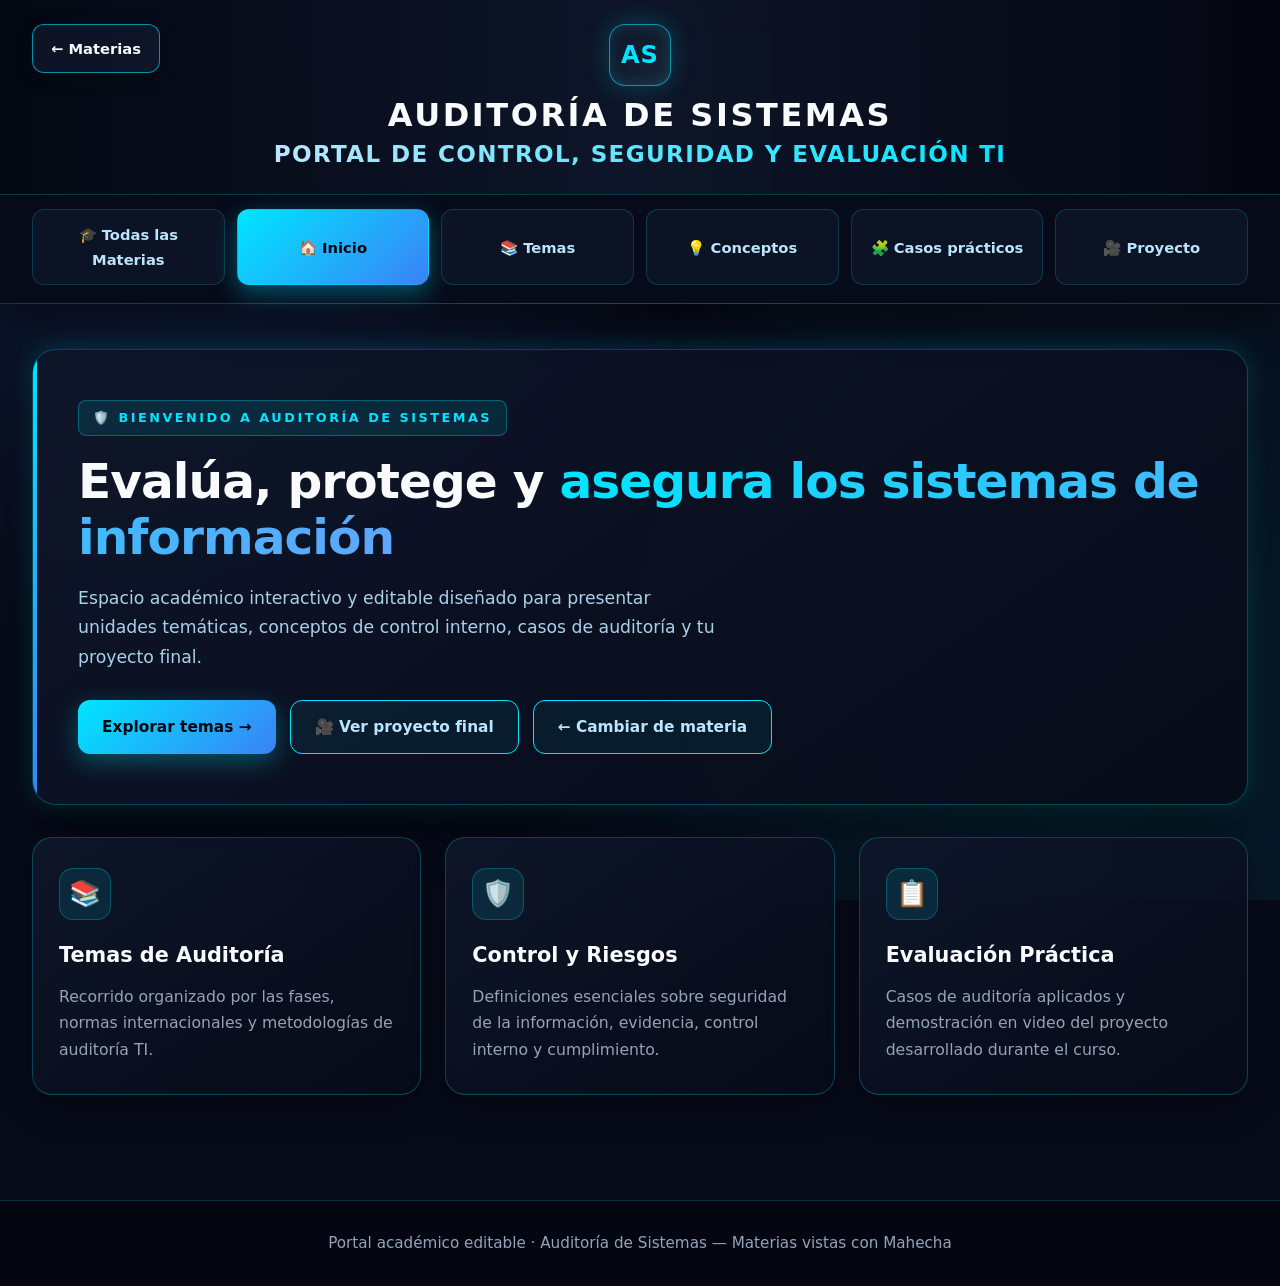
==== auditoria-sistemas/index.html @ c5928fbe "Add files via upload" ====
<!DOCTYPE html>
<html lang="es">
<head>
    <meta charset="utf-8">
    <meta name="viewport" content="width=device-width, initial-scale=1">
    <title>Inicio | Auditoría de Sistemas — Portal de Control y Seguridad TI</title>
    <link rel="stylesheet" href="../css/estilos.css">
</head>
<body>
    <header class="site-header">
        <div class="header-inner">
            <div class="header-left">
                <a href="../index.html" class="home-btn">← Materias</a>
            </div>

            <a href="index.html" class="brand-row">
                <div class="brand-mark">AS</div>
                <div class="brand-text">
                    <div class="brand-title">AUDITORÍA DE SISTEMAS</div>
                    <div class="brand-subtitle-main">PORTAL DE CONTROL, SEGURIDAD Y EVALUACIÓN TI</div>
                </div>
            </a>
        </div>

        <div class="nav-wrap">
            <nav class="navbar">
                <a href="../index.html">🎓 Todas las Materias</a>
                <a href="index.html" aria-current="page">🏠 Inicio</a>
                <a href="temas.html">📚 Temas</a>
                <a href="conceptos.html">💡 Conceptos</a>
                <a href="casos-practicos.html">🧩 Casos prácticos</a>
                <a href="proyecto.html">🎥 Proyecto</a>
            </nav>
        </div>
    </header>

    <main>
        <section class="hero">
            <div class="hero-content">
                <div class="hero-top-bar">
                    <span class="eyebrow">🛡️ Bienvenido a Auditoría de Sistemas</span>
                </div>
                <h1>Evalúa, protege y <span>asegura los sistemas de información</span></h1>
                <p>Espacio académico interactivo y editable diseñado para presentar unidades temáticas, conceptos de control interno, casos de auditoría y tu proyecto final.</p>
                <div class="hero-actions">
                    <a class="button button-primary" href="temas.html">Explorar temas →</a>
                    <a class="button button-secondary" href="proyecto.html">🎥 Ver proyecto final</a>
                    <a class="button button-secondary" href="../index.html">← Cambiar de materia</a>
                </div>
            </div>
        </section>

        <div class="card-grid">
            <div class="card">
                <div class="card-icon">📚</div>
                <h3>Temas de Auditoría</h3>
                <p>Recorrido organizado por las fases, normas internacionales y metodologías de auditoría TI.</p>
            </div>
            <div class="card">
                <div class="card-icon">🛡️</div>
                <h3>Control y Riesgos</h3>
                <p>Definiciones esenciales sobre seguridad de la información, evidencia, control interno y cumplimiento.</p>
            </div>
            <div class="card">
                <div class="card-icon">📋</div>
                <h3>Evaluación Práctica</h3>
                <p>Casos de auditoría aplicados y demostración en video del proyecto desarrollado durante el curso.</p>
            </div>
        </div>
    </main>

    <footer class="site-footer">
        Portal académico editable · Auditoría de Sistemas — Materias vistas con Mahecha
    </footer>
</body>
</html>
---- css/estilos.css ----
/* ===================================================
   LÍNEA DE ÉNFASIS 3
   CSS MAESTRO EDITABLE — TEMA AZUL TECNOLÓGICO MODERNO
=================================================== */

:root {
    /* Paleta Oscura + Azul Neón / Cian Tecnológico */
    --fondo: #070B19;
    --fondo-profundo: #040711;
    --panel: #0F172A;
    --panel-claro: #1E293B;

    --acento: #00E5FF;
    --acento-secundario: #3B82F6;
    --acento-claro: #BAE6FD;

    --blanco: #F8FAFC;
    --texto-suave: #94A3B8;

    --borde: rgba(0, 229, 255, 0.25);
    --borde-fuerte: rgba(0, 229, 255, 0.6);

    --sombra: 0 20px 50px rgba(0, 0, 0, 0.55);
    --resplandor: 0 0 25px rgba(0, 229, 255, 0.22);
}

/* RESET */

* {
    margin: 0;
    padding: 0;
    box-sizing: border-box;
}

html {
    scroll-behavior: smooth;
}

body {
    font-family: "Inter", "Segoe UI", system-ui, -apple-system, Arial, sans-serif;
    background-color: var(--fondo);
    background-image:
        radial-gradient(circle at 15% 15%, rgba(59, 130, 246, 0.14) 0%, transparent 40%),
        radial-gradient(circle at 85% 80%, rgba(0, 229, 255, 0.10) 0%, transparent 45%);
    background-attachment: fixed;
    color: var(--blanco);
    line-height: 1.7;
    min-height: 100vh;
    display: flex;
    flex-direction: column;
}

/* ==================================
   BARRA SUPERIOR TIPO PORTAL WEB + HAMBURGUESA (100% CSS)
================================== */

.site-header {
    position: sticky;
    top: 0;
    z-index: 1000;
    backdrop-filter: blur(18px);
    -webkit-backdrop-filter: blur(18px);
    background: linear-gradient(90deg, rgba(4, 7, 17, 0.95) 0%, rgba(15, 23, 42, 0.90) 50%, rgba(4, 7, 17, 0.95) 100%);
    border-bottom: 1px solid var(--borde);
    box-shadow: 0 10px 35px rgba(0, 0, 0, 0.5);
}

.header-inner {
    max-width: 1380px;
    margin: auto;
    padding: 24px 32px;
    display: flex;
    flex-direction: column;
    align-items: center;
    justify-content: center;
    position: relative;
}

.brand-row {
    display: flex;
    flex-direction: column;
    align-items: center;
    justify-content: center;
    gap: 10px;
    text-align: center;
    text-decoration: none;
}

.brand-mark {
    width: 62px;
    height: 62px;
    border-radius: 16px;
    display: flex;
    align-items: center;
    justify-content: center;
    font-size: 1.5rem;
    font-weight: 900;
    color: var(--acento);
    background: linear-gradient(135deg, rgba(15, 23, 42, 0.95), rgba(30, 41, 59, 0.75));
    border: 1px solid var(--borde-fuerte);
    box-shadow: var(--resplandor), inset 0 0 14px rgba(0, 229, 255, 0.18);
    letter-spacing: 1px;
}

.brand-text {
    display: flex;
    flex-direction: column;
    align-items: center;
    gap: 6px;
}

.brand-title {
    font-size: clamp(1.4rem, 2.5vw, 2rem);
    font-weight: 800;
    letter-spacing: 0.08em;
    line-height: 1.2;
    color: var(--blanco);
}

.brand-subtitle-main {
    font-size: clamp(1.05rem, 1.8vw, 1.45rem);
    font-weight: 800;
    letter-spacing: 0.06em;
    line-height: 1.3;
    background: linear-gradient(90deg, var(--acento-claro) 0%, var(--acento) 100%);
    -webkit-background-clip: text;
    -webkit-text-fill-color: transparent;
}

.header-left {
    position: absolute;
    top: 24px;
    left: 32px;
    display: flex;
    align-items: center;
}

.home-btn {
    display: inline-flex;
    align-items: center;
    gap: 8px;
    padding: 11px 18px;
    border-radius: 12px;
    background: rgba(15, 23, 42, 0.9);
    border: 1px solid var(--borde-fuerte);
    color: var(--blanco);
    text-decoration: none;
    font-weight: 700;
    font-size: 0.92rem;
    transition: all 0.25s ease;
    box-shadow: 0 4px 15px rgba(0, 0, 0, 0.35);
}

.home-btn:hover {
    background: rgba(0, 229, 255, 0.15);
    border-color: var(--acento);
    color: var(--blanco);
    transform: translateX(-2px);
    box-shadow: var(--resplandor);
}

.header-right {
    position: absolute;
    top: 24px;
    right: 32px;
    display: flex;
    align-items: center;
    gap: 14px;
}

.header-status {
    display: flex;
    align-items: center;
    gap: 8px;
    padding: 8px 14px;
    border-radius: 999px;
    background: rgba(15, 23, 42, 0.7);
    border: 1px solid rgba(0, 229, 255, 0.18);
    font-size: 0.82rem;
    color: var(--acento-claro);
    font-weight: 600;
}

.status-dot {
    width: 8px;
    height: 8px;
    border-radius: 50%;
    background: #10B981;
    box-shadow: 0 0 10px #10B981;
}

/* Checkbox y botón hamburguesa desactivados: menú fijo en la parte superior */
.nav-toggle,
.hamburger-btn {
    display: none !important;
}

/* Contenedor del menú superior fijo / siempre visible */
.nav-wrap {
    max-height: none;
    overflow: visible;
    opacity: 1;
    background: rgba(7, 11, 25, 0.96);
    border-top: 1px solid rgba(0, 229, 255, 0.22);
}

.navbar {
    max-width: 1380px;
    margin: auto;
    display: grid;
    grid-template-columns: repeat(auto-fit, minmax(155px, 1fr));
    gap: 12px;
    padding: 14px 32px 18px;
}

.navbar a {
    display: flex;
    align-items: center;
    justify-content: center;
    gap: 8px;
    text-decoration: none;
    color: var(--acento-claro);
    background: rgba(15, 23, 42, 0.75);
    padding: 12px 14px;
    border-radius: 12px;
    border: 1px solid rgba(0, 229, 255, 0.18);
    transition: all 0.25s ease;
    font-weight: 600;
    font-size: 0.92rem;
    text-align: center;
}

.navbar a:hover {
    background: rgba(0, 229, 255, 0.12);
    border-color: var(--acento);
    color: var(--blanco);
    transform: translateY(-2px);
    box-shadow: 0 6px 20px rgba(0, 229, 255, 0.2);
}

.navbar a[aria-current="page"] {
    background: linear-gradient(135deg, var(--acento) 0%, var(--acento-secundario) 100%);
    color: #040711;
    border-color: transparent;
    font-weight: 700;
    box-shadow: 0 8px 25px rgba(0, 229, 255, 0.35);
}

/* ==================================
   CONTENIDO PRINCIPAL
================================== */

main {
    max-width: 1380px;
    width: 100%;
    margin: auto;
    padding: 45px 32px;
    flex: 1;
}

/* ==================================
   HERO REORDENADO (DISEÑO ASIMÉTRICO / 2 COLUMNAS)
================================== */

.hero {
    padding: 50px 45px;
    border-radius: 24px;
    background: linear-gradient(145deg, rgba(15, 23, 42, 0.92) 0%, rgba(7, 11, 25, 0.96) 100%);
    border: 1px solid var(--borde);
    box-shadow: var(--sombra), var(--resplandor);
    position: relative;
    overflow: hidden;
    display: flex;
    align-items: center;
    justify-content: space-between;
    gap: 40px;
    text-align: left;
}

.hero::before {
    content: "";
    position: absolute;
    top: 0;
    bottom: 0;
    left: 0;
    width: 4px;
    background: linear-gradient(180deg, var(--acento), var(--acento-secundario));
}

.hero-content {
    flex: 1 1 55%;
    display: flex;
    flex-direction: column;
    align-items: flex-start;
}

.hero-top-bar {
    display: flex;
    align-items: center;
    gap: 14px;
    flex-wrap: wrap;
    margin-bottom: 18px;
}

.eyebrow {
    color: var(--acento);
    font-size: 0.8rem;
    font-weight: 700;
    text-transform: uppercase;
    letter-spacing: 2.5px;
    display: inline-flex;
    align-items: center;
    gap: 8px;
    padding: 6px 14px;
    border-radius: 8px;
    background: rgba(0, 229, 255, 0.1);
    border: 1px solid rgba(0, 229, 255, 0.3);
}

.hero h1 {
    font-size: clamp(2rem, 3.8vw, 3.2rem);
    line-height: 1.15;
    text-align: left;
    margin: 0;
    font-weight: 800;
    letter-spacing: -0.02em;
}

.hero h1 span {
    background: linear-gradient(90deg, var(--acento) 0%, #60A5FA 100%);
    -webkit-background-clip: text;
    -webkit-text-fill-color: transparent;
}

.hero p {
    margin: 18px 0 0;
    color: var(--acento-claro);
    font-size: 1.08rem;
    opacity: 0.9;
    max-width: 640px;
}

/* COLUMNA DERECHA DEL HERO (BENTO WIDGET) */

.hero-side {
    flex: 1 1 40%;
    display: grid;
    grid-template-columns: repeat(2, 1fr);
    gap: 14px;
    width: 100%;
}

.mini-box {
    background: rgba(4, 7, 17, 0.65);
    border: 1px solid rgba(0, 229, 255, 0.2);
    border-radius: 16px;
    padding: 18px 16px;
    text-decoration: none;
    color: var(--blanco);
    transition: all 0.25s ease;
    display: flex;
    flex-direction: column;
    gap: 6px;
}

.mini-box:hover {
    border-color: var(--acento);
    background: rgba(0, 229, 255, 0.08);
    transform: translateY(-3px);
}

.mini-box-num {
    font-size: 0.78rem;
    font-weight: 800;
    color: var(--acento);
    letter-spacing: 1.5px;
    text-transform: uppercase;
}

.mini-box strong {
    font-size: 1.02rem;
    color: var(--blanco);
}

.mini-box span {
    font-size: 0.85rem;
    color: var(--texto-suave);
    line-height: 1.4;
}

/* ==================================
   BOTONES
================================== */

.hero-actions {
    display: flex;
    justify-content: flex-start;
    flex-wrap: wrap;
    gap: 14px;
    margin-top: 28px;
}

.button {
    padding: 13px 24px;
    border-radius: 12px;
    text-decoration: none;
    font-weight: 700;
    font-size: 0.96rem;
    transition: all 0.25s ease;
    display: inline-flex;
    align-items: center;
    gap: 8px;
}

.button:hover {
    transform: translateY(-3px);
}

.button-primary {
    background: linear-gradient(135deg, var(--acento) 0%, var(--acento-secundario) 100%);
    color: #040711;
    box-shadow: 0 8px 25px rgba(0, 229, 255, 0.3);
}

.button-primary:hover {
    box-shadow: 0 12px 30px rgba(0, 229, 255, 0.5);
}

.button-secondary {
    border: 1px solid var(--acento);
    color: var(--acento-claro);
    background: rgba(0, 229, 255, 0.06);
}

.button-secondary:hover {
    background: rgba(0, 229, 255, 0.15);
    color: var(--blanco);
}

/* ==================================
   TARJETAS (CARDS)
================================== */

.card-grid {
    display: grid;
    grid-template-columns: repeat(auto-fit, minmax(290px, 1fr));
    gap: 24px;
    margin-top: 32px;
}

.card {
    background: linear-gradient(145deg, rgba(15, 23, 42, 0.88), rgba(7, 11, 25, 0.95));
    padding: 30px 26px;
    border-radius: 20px;
    border: 1px solid var(--borde);
    transition: all 0.3s ease;
    box-shadow: 0 12px 30px rgba(0, 0, 0, 0.35);
    position: relative;
    overflow: hidden;
}

.card:hover {
    transform: translateY(-6px);
    border-color: var(--borde-fuerte);
    box-shadow: 0 16px 35px rgba(0, 0, 0, 0.5), var(--resplandor);
}

.card-icon {
    width: 52px;
    height: 52px;
    border-radius: 14px;
    background: rgba(0, 229, 255, 0.1);
    border: 1px solid rgba(0, 229, 255, 0.25);
    display: flex;
    align-items: center;
    justify-content: center;
    font-size: 1.6rem;
    color: var(--acento);
    margin-bottom: 18px;
}

.card h3 {
    font-size: 1.3rem;
    color: var(--blanco);
    margin-bottom: 10px;
}

.card p {
    color: var(--texto-suave);
    font-size: 0.98rem;
}

/* ==================================
   PANEL DE CONTENIDO Y NOTAS
================================== */

.content-panel {
    margin-top: 32px;
    padding: 35px;
    border-radius: 20px;
    background: rgba(15, 23, 42, 0.78);
    border: 1px solid var(--borde);
    box-shadow: var(--sombra);
}

.note {
    margin-top: 20px;
    padding: 16px 20px;
    border-radius: 0 12px 12px 0;
    border-left: 4px solid var(--acento);
    background: rgba(0, 229, 255, 0.08);
    color: var(--acento-claro);
}

/* ==================================
   PÁGINA INICIAL DE SELECCIÓN DE MATERIAS
================================== */

.portal-wrapper {
    max-width: 1060px;
    margin: 20px auto 0;
    display: flex;
    flex-direction: column;
    gap: 38px;
}

.portal-title-box {
    padding: 38px 32px;
    border-radius: 22px;
    background: linear-gradient(145deg, rgba(15, 23, 42, 0.94) 0%, rgba(7, 11, 25, 0.98) 100%);
    border: 2px solid var(--borde-fuerte);
    box-shadow: var(--sombra), var(--resplandor);
    text-align: center;
    position: relative;
    overflow: hidden;
}

.portal-title-box::before {
    content: "";
    position: absolute;
    top: 0;
    left: 0;
    right: 0;
    height: 4px;
    background: linear-gradient(90deg, var(--acento), var(--acento-secundario), var(--acento));
}

.portal-title-box h1 {
    font-size: clamp(1.9rem, 3.6vw, 2.9rem);
    font-weight: 800;
    letter-spacing: 0.02em;
    color: var(--blanco);
    margin-top: 10px;
}

.portal-title-box h1 span {
    background: linear-gradient(90deg, var(--acento) 0%, #60A5FA 100%);
    -webkit-background-clip: text;
    -webkit-text-fill-color: transparent;
}

.portal-title-box p {
    margin-top: 10px;
    color: var(--texto-suave);
    font-size: 1.05rem;
}

.portal-subjects-grid {
    display: grid;
    grid-template-columns: repeat(2, 1fr);
    gap: 32px;
}

.subject-card-btn {
    display: flex;
    flex-direction: column;
    justify-content: space-between;
    min-height: 310px;
    padding: 40px 34px;
    border-radius: 24px;
    background: linear-gradient(145deg, rgba(15, 23, 42, 0.92), rgba(7, 11, 25, 0.96));
    border: 2px solid var(--borde);
    box-shadow: var(--sombra);
    text-decoration: none;
    color: var(--blanco);
    transition: all 0.3s cubic-bezier(0.16, 1, 0.3, 1);
    position: relative;
    overflow: hidden;
}

.subject-card-btn::before {
    content: "";
    position: absolute;
    top: 0;
    bottom: 0;
    left: 0;
    width: 5px;
    background: linear-gradient(180deg, var(--acento), var(--acento-secundario));
    opacity: 0.75;
    transition: width 0.3s ease, opacity 0.3s ease;
}

.subject-card-btn:hover {
    transform: translateY(-8px);
    border-color: var(--acento);
    box-shadow: 0 22px 45px rgba(0, 0, 0, 0.6), 0 0 32px rgba(0, 229, 255, 0.32);
    background: linear-gradient(145deg, rgba(30, 41, 59, 0.92), rgba(15, 23, 42, 0.96));
}

.subject-card-btn:hover::before {
    width: 8px;
    opacity: 1;
}

.subject-card-top {
    display: flex;
    align-items: center;
    justify-content: space-between;
    margin-bottom: 22px;
}

.subject-badge {
    padding: 6px 14px;
    border-radius: 999px;
    font-size: 0.8rem;
    font-weight: 700;
    letter-spacing: 1.5px;
    text-transform: uppercase;
    color: var(--acento);
    background: rgba(0, 229, 255, 0.1);
    border: 1px solid rgba(0, 229, 255, 0.3);
}

.subject-card-body h2 {
    font-size: clamp(1.65rem, 2.5vw, 2.2rem);
    font-weight: 800;
    color: var(--blanco);
    line-height: 1.2;
    margin-bottom: 12px;
}

.subject-card-body p {
    color: var(--texto-suave);
    font-size: 1rem;
    line-height: 1.6;
}

.subject-card-footer {
    margin-top: 28px;
    display: inline-flex;
    align-items: center;
    gap: 10px;
    font-weight: 700;
    font-size: 1rem;
    color: var(--acento);
    padding: 12px 20px;
    border-radius: 12px;
    background: rgba(0, 229, 255, 0.08);
    border: 1px solid rgba(0, 229, 255, 0.28);
    align-self: flex-start;
    transition: all 0.25s ease;
}

.subject-card-btn:hover .subject-card-footer {
    background: linear-gradient(135deg, var(--acento) 0%, var(--acento-secundario) 100%);
    color: #040711;
    border-color: transparent;
    box-shadow: 0 8px 25px rgba(0, 229, 255, 0.35);
}

/* ==================================
   FOOTER
================================== */

.site-footer {
    margin-top: 60px;
    border-top: 1px solid rgba(0, 229, 255, 0.18);
    background: rgba(4, 7, 17, 0.9);
    padding: 30px;
    text-align: center;
    color: var(--texto-suave);
    font-size: 0.95rem;
}

/* ==================================
   RESPONSIVE
================================== */

@media (max-width: 960px) {
    .header-left,
    .header-right {
        position: static;
        margin-top: 12px;
    }

    .hero {
        flex-direction: column;
        align-items: flex-start;
        padding: 36px 26px;
    }

    .hero-side {
        width: 100%;
    }

    .portal-subjects-grid {
        grid-template-columns: 1fr;
    }
}

@media (max-width: 600px) {
    .header-inner {
        padding: 18px;
    }

    .brand-title {
        font-size: 1.2rem;
    }

    .brand-subtitle-main {
        font-size: 0.95rem;
    }

    .navbar {
        grid-template-columns: 1fr;
        padding: 16px 18px;
    }

    main {
        padding: 30px 18px;
    }

    .hero h1 {
        font-size: 2rem;
    }

    .hero-side {
        grid-template-columns: 1fr;
    }
}
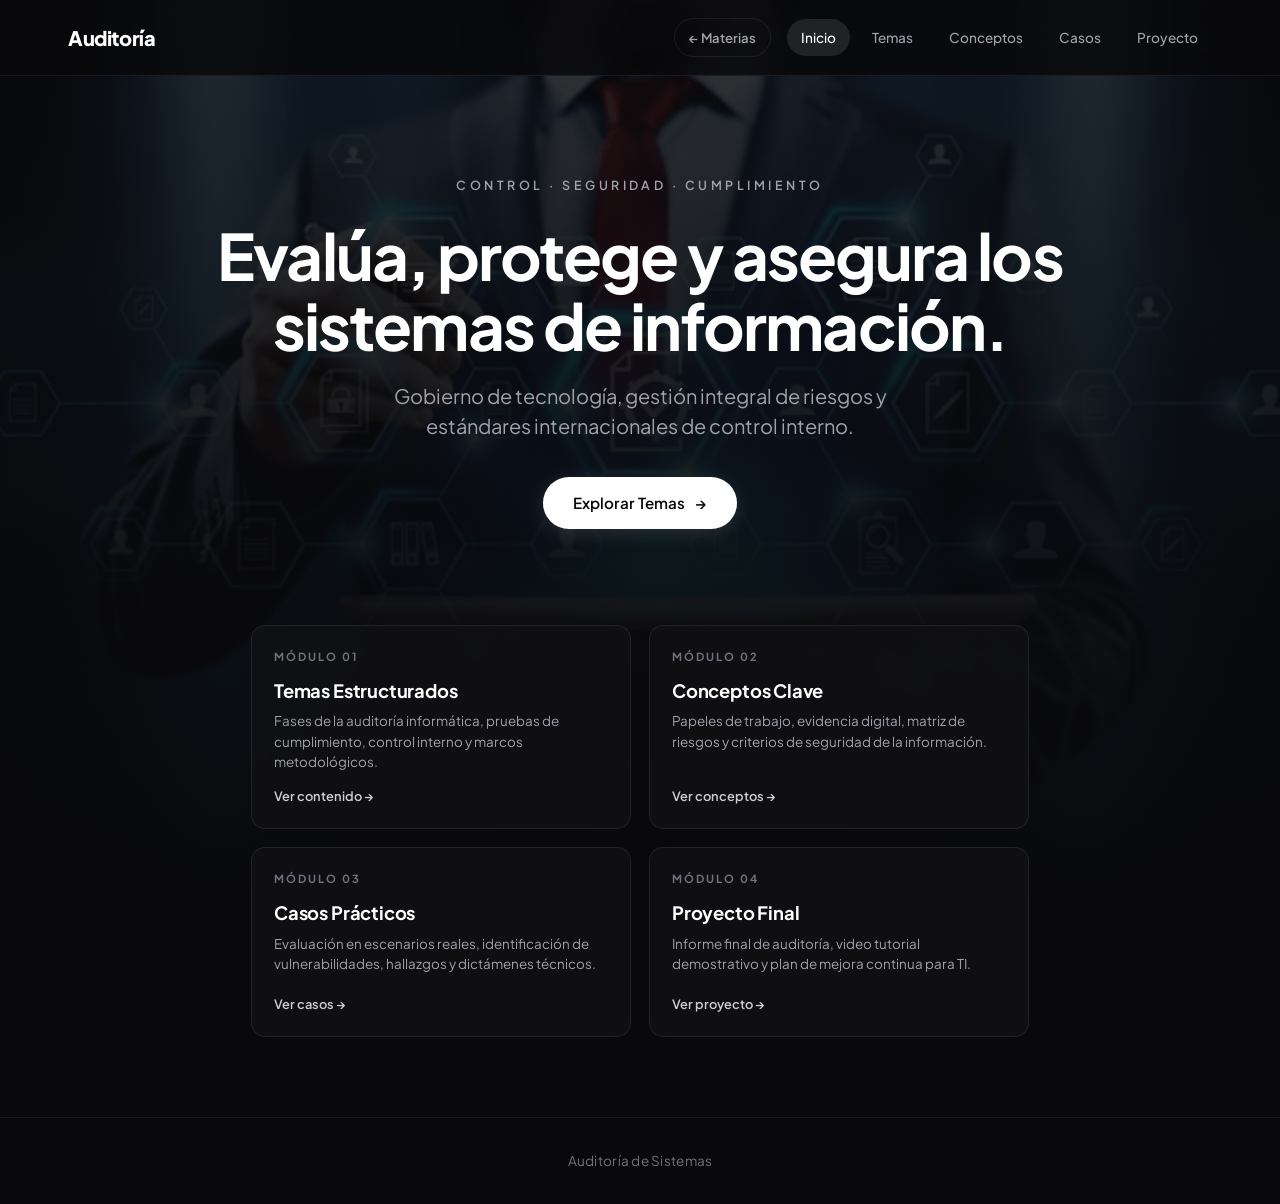
==== commit 60d77c71: "Add files via upload" ====
--- a/auditoria-sistemas/index.html
+++ b/auditoria-sistemas/index.html
@@ -3,74 +3,79 @@
 <head>
     <meta charset="utf-8">
     <meta name="viewport" content="width=device-width, initial-scale=1">
-    <title>Inicio | Auditoría de Sistemas — Portal de Control y Seguridad TI</title>
-    <link rel="stylesheet" href="../css/estilos.css">
+    <title>Auditoría de Sistemas — Orvexa Studio</title>
+    <link rel="stylesheet" href="../css/auditoria.css">
 </head>
 <body>
-    <header class="site-header">
-        <div class="header-inner">
-            <div class="header-left">
-                <a href="../index.html" class="home-btn">← Materias</a>
-            </div>
+    <header class="orvexa-header">
+        <div class="orvexa-nav-inner">
+            <a href="index.html" class="orvexa-brand">
+                <span class="orvexa-brand-name">Auditoría</span>
+            </a>
 
-            <a href="index.html" class="brand-row">
-                <div class="brand-mark">AS</div>
-                <div class="brand-text">
-                    <div class="brand-title">AUDITORÍA DE SISTEMAS</div>
-                    <div class="brand-subtitle-main">PORTAL DE CONTROL, SEGURIDAD Y EVALUACIÓN TI</div>
-                </div>
-            </a>
-        </div>
-
-        <div class="nav-wrap">
-            <nav class="navbar">
-                <a href="../index.html">🎓 Todas las Materias</a>
-                <a href="index.html" aria-current="page">🏠 Inicio</a>
-                <a href="temas.html">📚 Temas</a>
-                <a href="conceptos.html">💡 Conceptos</a>
-                <a href="casos-practicos.html">🧩 Casos prácticos</a>
-                <a href="proyecto.html">🎥 Proyecto</a>
+            <nav class="orvexa-menu-links">
+                <a href="../index.html" class="orvexa-back-btn">← Materias</a>
+                <a href="index.html" class="orvexa-link active">Inicio</a>
+                <a href="temas.html" class="orvexa-link">Temas</a>
+                <a href="conceptos.html" class="orvexa-link">Conceptos</a>
+                <a href="casos-practicos.html" class="orvexa-link">Casos</a>
+                <a href="proyecto.html" class="orvexa-link">Proyecto</a>
             </nav>
         </div>
     </header>
 
-    <main>
-        <section class="hero">
-            <div class="hero-content">
-                <div class="hero-top-bar">
-                    <span class="eyebrow">🛡️ Bienvenido a Auditoría de Sistemas</span>
-                </div>
-                <h1>Evalúa, protege y <span>asegura los sistemas de información</span></h1>
-                <p>Espacio académico interactivo y editable diseñado para presentar unidades temáticas, conceptos de control interno, casos de auditoría y tu proyecto final.</p>
-                <div class="hero-actions">
-                    <a class="button button-primary" href="temas.html">Explorar temas →</a>
-                    <a class="button button-secondary" href="proyecto.html">🎥 Ver proyecto final</a>
-                    <a class="button button-secondary" href="../index.html">← Cambiar de materia</a>
-                </div>
-            </div>
+    <main class="orvexa-main">
+        <section class="orvexa-hero">
+            <span class="orvexa-eyebrow">Control · Seguridad · Cumplimiento</span>
+            <h1 class="orvexa-title">Evalúa, protege y asegura los sistemas de información.</h1>
+            <p class="orvexa-subtitle">Gobierno de tecnología, gestión integral de riesgos y estándares internacionales de control interno.</p>
+            
+            <a href="temas.html" class="orvexa-pill-btn">
+                Explorar Temas <span>→</span>
+            </a>
         </section>
 
-        <div class="card-grid">
-            <div class="card">
-                <div class="card-icon">📚</div>
-                <h3>Temas de Auditoría</h3>
-                <p>Recorrido organizado por las fases, normas internacionales y metodologías de auditoría TI.</p>
-            </div>
-            <div class="card">
-                <div class="card-icon">🛡️</div>
-                <h3>Control y Riesgos</h3>
-                <p>Definiciones esenciales sobre seguridad de la información, evidencia, control interno y cumplimiento.</p>
-            </div>
-            <div class="card">
-                <div class="card-icon">📋</div>
-                <h3>Evaluación Práctica</h3>
-                <p>Casos de auditoría aplicados y demostración en video del proyecto desarrollado durante el curso.</p>
-            </div>
-        </div>
+        <section class="orvexa-grid">
+            <a href="temas.html" class="orvexa-card">
+                <div>
+                    <div class="orvexa-card-num">Módulo 01</div>
+                    <h3 class="orvexa-card-title">Temas Estructurados</h3>
+                    <p class="orvexa-card-desc">Fases de la auditoría informática, pruebas de cumplimiento, control interno y marcos metodológicos.</p>
+                </div>
+                <div class="orvexa-card-arrow">Ver contenido →</div>
+            </a>
+
+            <a href="conceptos.html" class="orvexa-card">
+                <div>
+                    <div class="orvexa-card-num">Módulo 02</div>
+                    <h3 class="orvexa-card-title">Conceptos Clave</h3>
+                    <p class="orvexa-card-desc">Papeles de trabajo, evidencia digital, matriz de riesgos y criterios de seguridad de la información.</p>
+                </div>
+                <div class="orvexa-card-arrow">Ver conceptos →</div>
+            </a>
+
+            <a href="casos-practicos.html" class="orvexa-card">
+                <div>
+                    <div class="orvexa-card-num">Módulo 03</div>
+                    <h3 class="orvexa-card-title">Casos Prácticos</h3>
+                    <p class="orvexa-card-desc">Evaluación en escenarios reales, identificación de vulnerabilidades, hallazgos y dictámenes técnicos.</p>
+                </div>
+                <div class="orvexa-card-arrow">Ver casos →</div>
+            </a>
+
+            <a href="proyecto.html" class="orvexa-card">
+                <div>
+                    <div class="orvexa-card-num">Módulo 04</div>
+                    <h3 class="orvexa-card-title">Proyecto Final</h3>
+                    <p class="orvexa-card-desc">Informe final de auditoría, video tutorial demostrativo y plan de mejora continua para TI.</p>
+                </div>
+                <div class="orvexa-card-arrow">Ver proyecto →</div>
+            </a>
+        </section>
     </main>
 
-    <footer class="site-footer">
-        Portal académico editable · Auditoría de Sistemas — Materias vistas con Mahecha
+    <footer class="orvexa-footer">
+        Auditoría de Sistemas
     </footer>
 </body>
 </html>
--- a/css/auditoria.css
+++ b/css/auditoria.css
@@ -0,0 +1,410 @@
+/* ===================================================
+   AUDITORÍA DE SISTEMAS — ESTILO ORVEXA / EDITORIAL STUDIO
+   Diseño minimalista, tipografía editorial y fondo limpio
+=================================================== */
+
+@import url('https://fonts.googleapis.com/css2?family=Plus+Jakarta+Sans:wght@300;400;500;600;700;800&display=swap');
+
+:root {
+    --orvexa-bg: #09090b;
+    --orvexa-card: #121216;
+    --orvexa-card-hover: #18181d;
+    --orvexa-border: rgba(255, 255, 255, 0.08);
+    --orvexa-border-hover: rgba(255, 255, 255, 0.22);
+    
+    --orvexa-text: #f4f4f5;
+    --orvexa-muted: #a1a1aa;
+    --orvexa-subtle: #71717a;
+    
+    --orvexa-pill-bg: #ffffff;
+    --orvexa-pill-text: #09090b;
+    --orvexa-pill-hover: #e4e4e7;
+}
+
+* {
+    margin: 0;
+    padding: 0;
+    box-sizing: border-box;
+}
+
+html {
+    scroll-behavior: smooth;
+}
+
+body {
+    font-family: 'Plus Jakarta Sans', -apple-system, BlinkMacSystemFont, "Segoe UI", Roboto, sans-serif;
+    background-color: var(--orvexa-bg);
+    background-image: 
+        linear-gradient(180deg, rgba(9, 9, 11, 0.82) 0%, rgba(9, 9, 11, 0.94) 65%, #09090b 100%),
+        url('../img/auditoria-hero.jpg');
+    background-size: cover;
+    background-position: center top;
+    background-attachment: fixed;
+    background-repeat: no-repeat;
+    color: var(--orvexa-text);
+    line-height: 1.6;
+    min-height: 100vh;
+    display: flex;
+    flex-direction: column;
+    -webkit-font-smoothing: antialiased;
+}
+
+/* ==================================
+   HEADER MINIMALISTA ORVEXA
+================================== */
+
+.orvexa-header {
+    width: 100%;
+    border-bottom: 1px solid var(--orvexa-border);
+    background: rgba(9, 9, 11, 0.85);
+    backdrop-filter: blur(14px);
+    position: sticky;
+    top: 0;
+    z-index: 100;
+}
+
+.orvexa-nav-inner {
+    max-width: 1200px;
+    margin: 0 auto;
+    padding: 18px 28px;
+    display: flex;
+    align-items: center;
+    justify-content: space-between;
+}
+
+.orvexa-brand {
+    display: flex;
+    align-items: center;
+    gap: 12px;
+    text-decoration: none;
+    color: var(--orvexa-text);
+}
+
+.orvexa-brand-name {
+    font-size: 1.25rem;
+    font-weight: 800;
+    letter-spacing: -0.02em;
+    color: #ffffff;
+}
+
+.orvexa-brand-tag {
+    font-size: 0.72rem;
+    text-transform: uppercase;
+    letter-spacing: 0.15em;
+    color: var(--orvexa-muted);
+    border-left: 1px solid var(--orvexa-border);
+    padding-left: 12px;
+}
+
+.orvexa-menu-links {
+    display: flex;
+    align-items: center;
+    gap: 8px;
+}
+
+.orvexa-link {
+    text-decoration: none;
+    color: var(--orvexa-muted);
+    font-size: 0.85rem;
+    font-weight: 500;
+    padding: 8px 14px;
+    border-radius: 9999px;
+    transition: all 0.2s ease;
+}
+
+.orvexa-link:hover {
+    color: #ffffff;
+    background: rgba(255, 255, 255, 0.05);
+}
+
+.orvexa-link.active {
+    color: #ffffff;
+    background: rgba(255, 255, 255, 0.1);
+}
+
+.orvexa-back-btn {
+    text-decoration: none;
+    color: var(--orvexa-muted);
+    font-size: 0.82rem;
+    font-weight: 600;
+    padding: 8px 14px;
+    border-radius: 9999px;
+    border: 1px solid var(--orvexa-border);
+    transition: all 0.2s ease;
+    margin-right: 8px;
+}
+
+.orvexa-back-btn:hover {
+    color: #ffffff;
+    border-color: rgba(255, 255, 255, 0.3);
+    background: rgba(255, 255, 255, 0.04);
+}
+
+/* ==================================
+   HERO EDITORIAL ORVEXA
+================================== */
+
+main.orvexa-main {
+    max-width: 1100px;
+    width: 100%;
+    margin: 0 auto;
+    padding: 60px 24px 80px;
+    flex: 1;
+}
+
+.orvexa-hero {
+    text-align: center;
+    padding: 40px 20px 60px;
+    display: flex;
+    flex-direction: column;
+    align-items: center;
+}
+
+.orvexa-eyebrow {
+    font-size: 0.78rem;
+    font-weight: 600;
+    letter-spacing: 0.28em;
+    text-transform: uppercase;
+    color: var(--orvexa-muted);
+    margin-bottom: 24px;
+    display: inline-block;
+}
+
+.orvexa-title {
+    font-size: clamp(2.4rem, 5vw, 4.2rem);
+    font-weight: 700;
+    line-height: 1.1;
+    letter-spacing: -0.03em;
+    color: #ffffff;
+    max-width: 850px;
+    margin-bottom: 20px;
+}
+
+.orvexa-subtitle {
+    font-size: clamp(1.05rem, 1.8vw, 1.25rem);
+    font-weight: 400;
+    color: var(--orvexa-muted);
+    max-width: 600px;
+    margin-bottom: 36px;
+    line-height: 1.5;
+}
+
+.orvexa-hero-actions {
+    display: flex;
+    align-items: center;
+    justify-content: center;
+    gap: 14px;
+    flex-wrap: wrap;
+}
+
+/* Botón píldora secundario/outline estilo Orvexa */
+.orvexa-pill-btn-secondary {
+    display: inline-flex;
+    align-items: center;
+    gap: 10px;
+    padding: 13px 26px;
+    background-color: transparent;
+    color: #ffffff;
+    border: 1px solid var(--orvexa-border);
+    text-decoration: none;
+    font-weight: 600;
+    font-size: 0.95rem;
+    border-radius: 9999px;
+    transition: all 0.25s cubic-bezier(0.16, 1, 0.3, 1);
+}
+
+.orvexa-pill-btn-secondary:hover {
+    border-color: rgba(255, 255, 255, 0.35);
+    background: rgba(255, 255, 255, 0.06);
+    transform: translateY(-2px);
+}
+
+.orvexa-pill-btn-secondary:active {
+    transform: scale(0.98);
+}
+
+/* Botón píldora característico de Orvexa */
+.orvexa-pill-btn {
+    display: inline-flex;
+    align-items: center;
+    gap: 10px;
+    padding: 14px 30px;
+    background-color: var(--orvexa-pill-bg);
+    color: var(--orvexa-pill-text);
+    text-decoration: none;
+    font-weight: 600;
+    font-size: 0.95rem;
+    border-radius: 9999px;
+    box-shadow: 0 4px 20px rgba(255, 255, 255, 0.12);
+    transition: all 0.25s cubic-bezier(0.16, 1, 0.3, 1);
+}
+
+.orvexa-pill-btn:hover {
+    background-color: var(--orvexa-pill-hover);
+    transform: translateY(-2px) scale(1.02);
+    box-shadow: 0 6px 25px rgba(255, 255, 255, 0.2);
+}
+
+.orvexa-pill-btn:active {
+    transform: scale(0.98);
+}
+
+.orvexa-social-proof {
+    margin-top: 32px;
+    display: inline-flex;
+    align-items: center;
+    gap: 8px;
+    font-size: 0.82rem;
+    color: var(--orvexa-subtle);
+    letter-spacing: 0.05em;
+}
+
+.orvexa-stars {
+    color: #fbbf24;
+    letter-spacing: 2px;
+}
+
+/* ==================================
+   IMAGEN EDITORIAL FEATURED / HERO SHOWCASE
+================================== */
+
+.orvexa-featured-media {
+    margin-top: 48px;
+    width: 100%;
+    max-width: 960px;
+    border-radius: 20px;
+    overflow: hidden;
+    border: 1px solid var(--orvexa-border);
+    background: var(--orvexa-card);
+    box-shadow: 0 25px 60px rgba(0, 0, 0, 0.6);
+    position: relative;
+    transition: transform 0.3s ease, border-color 0.3s ease;
+}
+
+.orvexa-featured-media:hover {
+    border-color: var(--orvexa-border-hover);
+    transform: translateY(-4px);
+}
+
+.orvexa-featured-media img {
+    width: 100%;
+    height: auto;
+    max-height: 480px;
+    object-fit: cover;
+    display: block;
+}
+
+/* ==================================
+   TARJETAS EDITORIALES ORVEXA
+================================== */
+
+.orvexa-grid {
+    display: grid;
+    grid-template-columns: repeat(2, minmax(0, 380px));
+    justify-content: center;
+    gap: 18px;
+    margin: 36px auto 0;
+    max-width: 820px;
+}
+
+.orvexa-card {
+    background: rgba(18, 18, 22, 0.75);
+    backdrop-filter: blur(12px);
+    -webkit-backdrop-filter: blur(12px);
+    border: 1px solid var(--orvexa-border);
+    border-radius: 14px;
+    padding: 22px 22px;
+    display: flex;
+    flex-direction: column;
+    justify-content: space-between;
+    min-height: 190px;
+    text-decoration: none;
+    color: inherit;
+    transition: all 0.3s cubic-bezier(0.16, 1, 0.3, 1);
+    position: relative;
+    overflow: hidden;
+}
+
+.orvexa-card:hover {
+    background: rgba(24, 24, 29, 0.88);
+    border-color: var(--orvexa-border-hover);
+    transform: translateY(-4px);
+    box-shadow: 0 16px 36px rgba(0, 0, 0, 0.4);
+}
+
+.orvexa-card-num {
+    font-size: 0.7rem;
+    font-weight: 700;
+    letter-spacing: 0.18em;
+    color: var(--orvexa-subtle);
+    text-transform: uppercase;
+    margin-bottom: 10px;
+}
+
+.orvexa-card-title {
+    font-size: 1.15rem;
+    font-weight: 700;
+    color: #ffffff;
+    margin-bottom: 6px;
+    letter-spacing: -0.01em;
+}
+
+.orvexa-card-desc {
+    color: var(--orvexa-muted);
+    font-size: 0.84rem;
+    line-height: 1.5;
+}
+
+.orvexa-card-arrow {
+    margin-top: 14px;
+    display: inline-flex;
+    align-items: center;
+    gap: 6px;
+    font-size: 0.8rem;
+    font-weight: 600;
+    color: #ffffff;
+    opacity: 0.8;
+    transition: opacity 0.2s ease, transform 0.2s ease;
+}
+
+.orvexa-card:hover .orvexa-card-arrow {
+    opacity: 1;
+    transform: translateX(4px);
+}
+
+/* ==================================
+   FOOTER EDITORIAL
+================================== */
+
+.orvexa-footer {
+    border-top: 1px solid var(--orvexa-border);
+    padding: 32px 24px;
+    text-align: center;
+    color: var(--orvexa-subtle);
+    font-size: 0.85rem;
+    letter-spacing: 0.02em;
+}
+
+/* ==================================
+   RESPONSIVE
+================================== */
+
+@media (max-width: 768px) {
+    .orvexa-nav-inner {
+        flex-direction: column;
+        gap: 16px;
+    }
+    
+    .orvexa-menu-links {
+        flex-wrap: wrap;
+        justify-content: center;
+    }
+    
+    main.orvexa-main {
+        padding: 40px 16px 60px;
+    }
+
+    .orvexa-grid {
+        grid-template-columns: 1fr;
+    }
+}
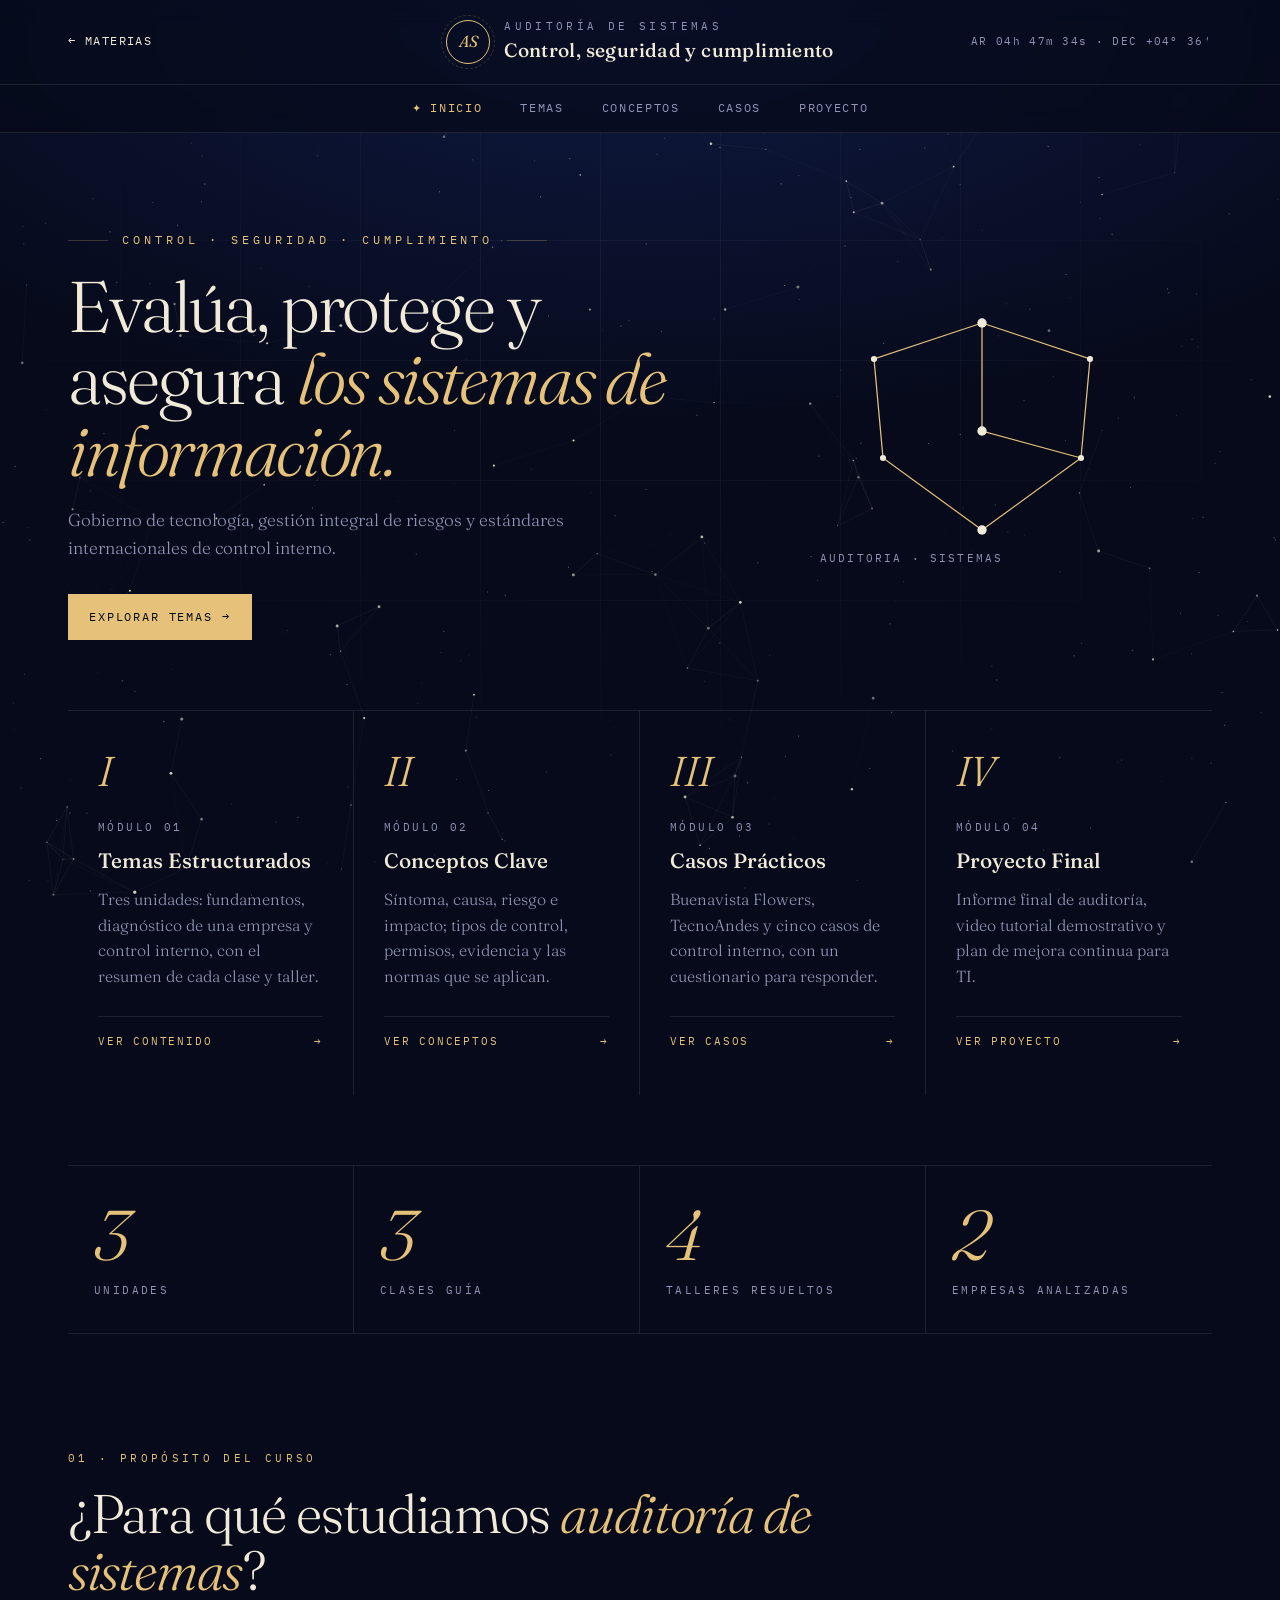
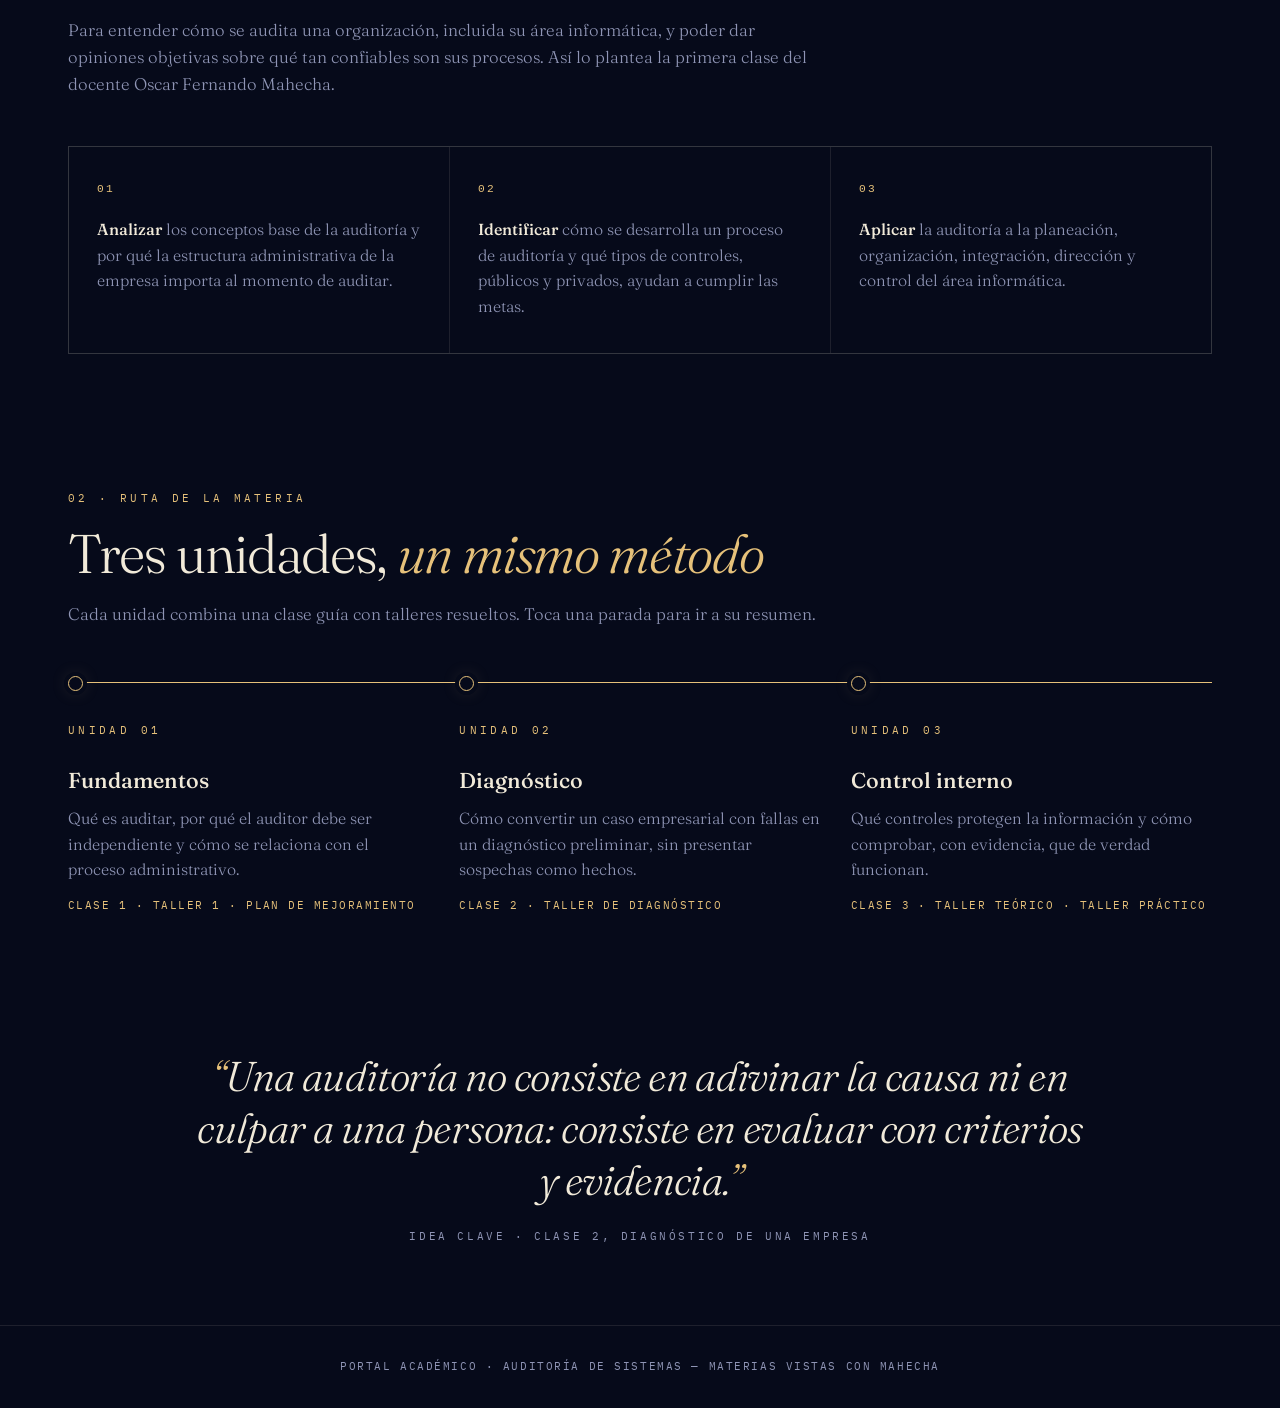
==== commit dac34107: "Add files via upload" ====
--- a/auditoria-sistemas/index.html
+++ b/auditoria-sistemas/index.html
@@ -3,79 +3,170 @@
 <head>
     <meta charset="utf-8">
     <meta name="viewport" content="width=device-width, initial-scale=1">
-    <title>Auditoría de Sistemas — Orvexa Studio</title>
+    <title>Auditoría de Sistemas — Portal Académico</title>
+    <meta name="theme-color" content="#060a1a">
+    <link rel="preconnect" href="https://fonts.googleapis.com">
+    <link rel="preconnect" href="https://fonts.gstatic.com" crossorigin>
+    <link rel="stylesheet" href="https://fonts.googleapis.com/css2?family=Fraunces:ital,opsz,wght@0,9..144,300;0,9..144,500;1,9..144,300;1,9..144,500&family=IBM+Plex+Mono:wght@400;500&display=swap">
+    <link rel="stylesheet" href="../css/carta-estelar.css">
+    <link rel="stylesheet" href="../css/estilos.css">
     <link rel="stylesheet" href="../css/auditoria.css">
+    <link rel="stylesheet" href="../css/auditoria-contenido.css">
+    <link rel="stylesheet" href="../css/auditoria-casos.css">
+    <script src="../js/carta-estelar.js" defer></script>
+    <script src="../js/auditoria.js" defer></script>
 </head>
 <body>
-    <header class="orvexa-header">
-        <div class="orvexa-nav-inner">
-            <a href="index.html" class="orvexa-brand">
-                <span class="orvexa-brand-name">Auditoría</span>
+    <!-- Fondo: retícula de coordenadas + red de constelaciones (js/carta-estelar.js) -->
+    <div class="reticula" aria-hidden="true"></div>
+    <canvas id="constelacion" aria-hidden="true"></canvas>
+
+    <header class="site-header revelar">
+        <div class="header-inner">
+            <div class="header-left">
+                <a href="../index.html" class="home-btn">← Materias</a>
+            </div>
+
+            <a href="index.html" class="brand-row">
+                <div class="brand-mark">AS</div>
+                <div class="brand-text">
+                    <div class="brand-title">AUDITORÍA DE SISTEMAS</div>
+                    <div class="brand-subtitle-main">Control, seguridad y cumplimiento</div>
+                </div>
             </a>
 
-            <nav class="orvexa-menu-links">
-                <a href="../index.html" class="orvexa-back-btn">← Materias</a>
-                <a href="index.html" class="orvexa-link active">Inicio</a>
-                <a href="temas.html" class="orvexa-link">Temas</a>
-                <a href="conceptos.html" class="orvexa-link">Conceptos</a>
-                <a href="casos-practicos.html" class="orvexa-link">Casos</a>
-                <a href="proyecto.html" class="orvexa-link">Proyecto</a>
+            <span class="coordenadas" data-reloj aria-hidden="true">AR 00h 00m 00s · DEC +04° 36′</span>
+        </div>
+
+        <div class="nav-wrap">
+            <nav class="navbar" aria-label="Secciones de Auditoría de Sistemas">
+                <a href="index.html" aria-current="page">Inicio</a>
+                <a href="temas.html">Temas</a>
+                <a href="conceptos.html">Conceptos</a>
+                <a href="casos-practicos.html">Casos</a>
+                <a href="proyecto.html">Proyecto</a>
             </nav>
         </div>
     </header>
 
-    <main class="orvexa-main">
-        <section class="orvexa-hero">
-            <span class="orvexa-eyebrow">Control · Seguridad · Cumplimiento</span>
-            <h1 class="orvexa-title">Evalúa, protege y asegura los sistemas de información.</h1>
-            <p class="orvexa-subtitle">Gobierno de tecnología, gestión integral de riesgos y estándares internacionales de control interno.</p>
-            
-            <a href="temas.html" class="orvexa-pill-btn">
-                Explorar Temas <span>→</span>
-            </a>
+    <main>
+        <section class="hero">
+            <div class="hero-content">
+                <span class="eyebrow revelar" style="--d: .15s">Control · Seguridad · Cumplimiento</span>
+                <h1 class="revelar" style="--d: .3s">Evalúa, protege y asegura <span>los sistemas de información.</span></h1>
+                <p class="revelar" style="--d: .45s">Gobierno de tecnología, gestión integral de riesgos y estándares internacionales de control interno.</p>
+                <div class="hero-actions revelar" style="--d: .6s">
+                    <a class="button button-primary" href="temas.html">Explorar temas →</a>
+                </div>
+            </div>
+            <div class="dibujo revelar" style="--d: .5s" aria-hidden="true">
+                <svg viewBox="0 0 200 150">
+                    <path class="trazo" pathLength="400" d="M100,15 L160,35 L155,90 L100,130 L45,90 L40,35 L100,15 L100,75 L155,90" />
+                    <circle class="halo" cx="100" cy="15" r="7" /><circle class="astro" cx="100" cy="15" r="2.6" style="--i: 0" />
+                    <circle class="halo" cx="160" cy="35" r="7" /><circle class="astro" cx="160" cy="35" r="1.7" style="--i: 1" />
+                    <circle class="halo" cx="155" cy="90" r="7" /><circle class="astro" cx="155" cy="90" r="1.7" style="--i: 2" />
+                    <circle class="halo" cx="100" cy="130" r="7" /><circle class="astro" cx="100" cy="130" r="2.6" style="--i: 3" />
+                    <circle class="halo" cx="45" cy="90" r="7" /><circle class="astro" cx="45" cy="90" r="1.7" style="--i: 4" />
+                    <circle class="halo" cx="40" cy="35" r="7" /><circle class="astro" cx="40" cy="35" r="1.7" style="--i: 5" />
+                    <circle class="halo" cx="100" cy="75" r="7" /><circle class="astro" cx="100" cy="75" r="2.6" style="--i: 6" />
+                    <text class="nombre" x="10" y="148">AUDITORIA · SISTEMAS</text>
+                </svg>
+            </div>
         </section>
 
-        <section class="orvexa-grid">
-            <a href="temas.html" class="orvexa-card">
-                <div>
-                    <div class="orvexa-card-num">Módulo 01</div>
-                    <h3 class="orvexa-card-title">Temas Estructurados</h3>
-                    <p class="orvexa-card-desc">Fases de la auditoría informática, pruebas de cumplimiento, control interno y marcos metodológicos.</p>
-                </div>
-                <div class="orvexa-card-arrow">Ver contenido →</div>
+        <div class="card-grid card-grid-4 revelar" style="--d: .7s">
+            <a class="card" href="temas.html">
+                <span class="card-icon">I</span>
+                <span class="card-tag">Módulo 01</span>
+                <h3>Temas Estructurados</h3>
+                <p>Tres unidades: fundamentos, diagnóstico de una empresa y control interno, con el resumen de cada clase y taller.</p>
+                <span class="card-link">Ver contenido <b aria-hidden="true">→</b></span>
             </a>
+            <a class="card" href="conceptos.html">
+                <span class="card-icon">II</span>
+                <span class="card-tag">Módulo 02</span>
+                <h3>Conceptos Clave</h3>
+                <p>Síntoma, causa, riesgo e impacto; tipos de control, permisos, evidencia y las normas que se aplican.</p>
+                <span class="card-link">Ver conceptos <b aria-hidden="true">→</b></span>
+            </a>
+            <a class="card" href="casos-practicos.html">
+                <span class="card-icon">III</span>
+                <span class="card-tag">Módulo 03</span>
+                <h3>Casos Prácticos</h3>
+                <p>Buenavista Flowers, TecnoAndes y cinco casos de control interno, con un cuestionario para responder.</p>
+                <span class="card-link">Ver casos <b aria-hidden="true">→</b></span>
+            </a>
+            <a class="card" href="proyecto.html">
+                <span class="card-icon">IV</span>
+                <span class="card-tag">Módulo 04</span>
+                <h3>Proyecto Final</h3>
+                <p>Informe final de auditoría, video tutorial demostrativo y plan de mejora continua para TI.</p>
+                <span class="card-link">Ver proyecto <b aria-hidden="true">→</b></span>
+            </a>
+        </div>
 
-            <a href="conceptos.html" class="orvexa-card">
-                <div>
-                    <div class="orvexa-card-num">Módulo 02</div>
-                    <h3 class="orvexa-card-title">Conceptos Clave</h3>
-                    <p class="orvexa-card-desc">Papeles de trabajo, evidencia digital, matriz de riesgos y criterios de seguridad de la información.</p>
-                </div>
-                <div class="orvexa-card-arrow">Ver conceptos →</div>
-            </a>
+        <section class="cifras aparecer" aria-label="La materia en cifras">
+            <div class="cifra"><b data-contador="3">3</b><span>Unidades</span></div>
+            <div class="cifra"><b data-contador="3">3</b><span>Clases guía</span></div>
+            <div class="cifra"><b data-contador="5">5</b><span>Talleres resueltos</span></div>
+            <div class="cifra"><b data-contador="2">2</b><span>Empresas analizadas</span></div>
+        </section>
 
-            <a href="casos-practicos.html" class="orvexa-card">
-                <div>
-                    <div class="orvexa-card-num">Módulo 03</div>
-                    <h3 class="orvexa-card-title">Casos Prácticos</h3>
-                    <p class="orvexa-card-desc">Evaluación en escenarios reales, identificación de vulnerabilidades, hallazgos y dictámenes técnicos.</p>
-                </div>
-                <div class="orvexa-card-arrow">Ver casos →</div>
-            </a>
+        <section class="seccion" id="proposito" aria-labelledby="titulo-proposito">
+            <header class="seccion-cabeza aparecer">
+                <span class="seccion-num">01 · Propósito del curso</span>
+                <h2 id="titulo-proposito">¿Para qué estudiamos <em>auditoría de sistemas</em>?</h2>
+                <p>Para entender cómo se audita una organización, incluida su área informática, y poder dar opiniones objetivas sobre qué tan confiables son sus procesos. Así lo plantea la primera clase del docente Oscar Fernando Mahecha.</p>
+            </header>
+            <ol class="objetivos">
+                <li class="aparecer"><b>Analizar</b> los conceptos base de la auditoría y por qué la estructura administrativa de la empresa importa al momento de auditar.</li>
+                <li class="aparecer" style="--d: .12s"><b>Identificar</b> cómo se desarrolla un proceso de auditoría y qué tipos de controles, públicos y privados, ayudan a cumplir las metas.</li>
+                <li class="aparecer" style="--d: .24s"><b>Aplicar</b> la auditoría a la planeación, organización, integración, dirección y control del área informática.</li>
+            </ol>
+        </section>
 
-            <a href="proyecto.html" class="orvexa-card">
-                <div>
-                    <div class="orvexa-card-num">Módulo 04</div>
-                    <h3 class="orvexa-card-title">Proyecto Final</h3>
-                    <p class="orvexa-card-desc">Informe final de auditoría, video tutorial demostrativo y plan de mejora continua para TI.</p>
-                </div>
-                <div class="orvexa-card-arrow">Ver proyecto →</div>
-            </a>
+        <section class="seccion" id="ruta" aria-labelledby="titulo-ruta">
+            <header class="seccion-cabeza aparecer">
+                <span class="seccion-num">02 · Ruta de la materia</span>
+                <h2 id="titulo-ruta">Tres unidades, <em>un mismo método</em></h2>
+                <p>Cada unidad combina una clase guía con talleres resueltos. Toca una parada para ir a su resumen.</p>
+            </header>
+            <ol class="ruta aparecer">
+                <li>
+                    <a href="temas.html#unidad-1">
+                        <span class="seccion-num">Unidad 01</span>
+                        <h3>Fundamentos</h3>
+                        <p>Qué es auditar, por qué el auditor debe ser independiente y cómo se relaciona con el proceso administrativo.</p>
+                        <span class="ruta-docs">Clase 1 · Taller 1 · Plan de mejoramiento</span>
+                    </a>
+                </li>
+                <li>
+                    <a href="temas.html#unidad-2">
+                        <span class="seccion-num">Unidad 02</span>
+                        <h3>Diagnóstico</h3>
+                        <p>Cómo convertir un caso empresarial con fallas en un diagnóstico preliminar, sin presentar sospechas como hechos.</p>
+                        <span class="ruta-docs">Clase 2 · Taller de diagnóstico</span>
+                    </a>
+                </li>
+                <li>
+                    <a href="temas.html#unidad-3">
+                        <span class="seccion-num">Unidad 03</span>
+                        <h3>Control interno</h3>
+                        <p>Qué controles protegen la información y cómo comprobar, con evidencia, que de verdad funcionan.</p>
+                        <span class="ruta-docs">Clase 3 · Taller teórico · Taller práctico</span>
+                    </a>
+                </li>
+            </ol>
         </section>
+
+        <figure class="cita aparecer">
+            <blockquote>Una auditoría no consiste en adivinar la causa ni en culpar a una persona: consiste en evaluar con criterios y evidencia.</blockquote>
+            <figcaption>Idea clave · Clase 2, diagnóstico de una empresa</figcaption>
+        </figure>
     </main>
 
-    <footer class="orvexa-footer">
-        Auditoría de Sistemas
+    <footer class="site-footer">
+        Portal académico · Auditoría de Sistemas — Materias vistas con Mahecha
     </footer>
 </body>
 </html>
--- a/css/carta-estelar.css
+++ b/css/carta-estelar.css
@@ -0,0 +1,362 @@
+/* ===================================================
+   CARTA ESTELAR — BASE COMPARTIDA
+   Tokens, fondo, encabezado, pie y animaciones comunes.
+   Lo usan la portada (portada.css) y Líneas de Énfasis 3 (estilos.css).
+   Fuentes: Fraunces + IBM Plex Mono, cargadas desde el <head> de cada página.
+=================================================== */
+
+:root {
+    --tinta: #060a1a;
+    --oro: #e6c17a;
+    --oro-tenue: rgba(230, 193, 122, 0.22);
+    --marfil: #f1ead9;
+    --niebla: #8f95b5;
+    --linea: rgba(241, 234, 217, 0.1);
+    --curva: cubic-bezier(0.22, 1, 0.36, 1);
+    --fuente-titulo: 'Fraunces', Georgia, serif;
+    --fuente-mono: 'IBM Plex Mono', ui-monospace, monospace;
+}
+
+* {
+    margin: 0;
+    padding: 0;
+    box-sizing: border-box;
+}
+
+html {
+    scroll-behavior: smooth;
+}
+
+body {
+    font-family: var(--fuente-titulo);
+    background: radial-gradient(ellipse 120% 80% at 50% 0%, #101a44 0%, var(--tinta) 60%) fixed;
+    background-color: var(--tinta);
+    color: var(--marfil);
+    min-height: 100vh;
+    display: flex;
+    flex-direction: column;
+    overflow-x: hidden;
+    line-height: 1.6;
+    transition: opacity 0.35s ease;
+}
+
+/* Transición al salir hacia otra página (js/carta-estelar.js) */
+body.saliendo {
+    opacity: 0;
+}
+
+.eyebrow,
+.brand-title,
+.coordenadas,
+.site-footer,
+.dibujo .nombre,
+code {
+    font-family: var(--fuente-mono);
+}
+
+a:focus-visible {
+    outline: 1px solid var(--oro);
+    outline-offset: 4px;
+}
+
+::selection {
+    background: var(--oro);
+    color: var(--tinta);
+}
+
+/* ==================================
+   FONDO: RETÍCULA, CONSTELACIONES Y ASTROLABIO
+================================== */
+
+.reticula {
+    position: fixed;
+    inset: 0;
+    z-index: -2;
+    pointer-events: none;
+    opacity: 0.5;
+    background-image:
+        linear-gradient(var(--linea) 1px, transparent 1px),
+        linear-gradient(90deg, var(--linea) 1px, transparent 1px);
+    background-size: 120px 120px;
+    -webkit-mask-image: radial-gradient(ellipse 70% 60% at 50% 40%, #000 20%, transparent 80%);
+    mask-image: radial-gradient(ellipse 70% 60% at 50% 40%, #000 20%, transparent 80%);
+}
+
+#constelacion {
+    position: fixed;
+    inset: 0;
+    z-index: -1;
+    pointer-events: none;
+}
+
+.astrolabio {
+    position: absolute;
+    left: 50%;
+    top: 50%;
+    width: min(900px, 130vw);
+    aspect-ratio: 1;
+    transform: translate(-50%, -50%);
+    z-index: -1;
+    pointer-events: none;
+}
+
+.astrolabio svg {
+    width: 100%;
+    height: 100%;
+    animation: rotar 240s linear infinite;
+}
+
+.astrolabio .contrario {
+    position: absolute;
+    inset: 0;
+    animation-direction: reverse;
+    animation-duration: 180s;
+}
+
+@keyframes rotar {
+    to { transform: rotate(360deg); }
+}
+
+/* Entrada escalonada: usar style="--d: .3s" para el retraso */
+.revelar {
+    opacity: 0;
+    transform: translateY(18px);
+    animation: aparecer 1.4s var(--curva) forwards;
+    animation-delay: var(--d, 0s);
+}
+
+@keyframes aparecer {
+    to { opacity: 1; transform: none; }
+}
+
+/* ==================================
+   ENCABEZADO
+================================== */
+
+.site-header {
+    position: sticky;
+    top: 0;
+    z-index: 20;
+    border-bottom: 1px solid var(--linea);
+    background: rgba(6, 10, 26, 0.72);
+    backdrop-filter: blur(12px);
+    -webkit-backdrop-filter: blur(12px);
+}
+
+.header-inner {
+    max-width: 1200px;
+    margin: auto;
+    padding: 18px 28px;
+    display: grid;
+    grid-template-columns: 1fr auto 1fr;
+    align-items: center;
+    gap: 16px;
+}
+
+.brand-row {
+    grid-column: 2;
+    display: flex;
+    align-items: center;
+    gap: 14px;
+    text-decoration: none;
+    color: inherit;
+}
+
+.brand-mark {
+    position: relative;
+    flex-shrink: 0;
+    width: 44px;
+    height: 44px;
+    border-radius: 50%;
+    display: grid;
+    place-items: center;
+    border: 1px solid var(--oro);
+    color: var(--oro);
+    font-style: italic;
+    font-size: 1rem;
+    transition: background 0.4s, color 0.4s;
+}
+
+.brand-mark::before {
+    content: "";
+    position: absolute;
+    inset: -6px;
+    border-radius: 50%;
+    border: 1px dashed var(--oro-tenue);
+    animation: rotar 30s linear infinite;
+}
+
+.brand-row:hover .brand-mark {
+    background: var(--oro);
+    color: var(--tinta);
+}
+
+.brand-title {
+    font-size: 0.66rem;
+    letter-spacing: 0.32em;
+    color: var(--niebla);
+}
+
+.brand-subtitle-main {
+    font-size: clamp(1rem, 1.8vw, 1.2rem);
+    font-weight: 500;
+    letter-spacing: 0.02em;
+}
+
+.coordenadas {
+    grid-column: 3;
+    justify-self: end;
+    font-size: 0.68rem;
+    letter-spacing: 0.12em;
+    color: var(--niebla);
+}
+
+/* ==================================
+   CONTENIDO Y ELEMENTOS COMUNES
+================================== */
+
+main {
+    max-width: 1200px;
+    width: 100%;
+    margin: auto;
+    padding: 0 28px 40px;
+    flex: 1;
+    /* El astrolabio es más ancho que la pantalla en móvil: se recorta sin crear scroll lateral */
+    overflow-x: hidden;
+    overflow-x: clip;
+}
+
+.eyebrow {
+    display: inline-flex;
+    align-items: center;
+    gap: 14px;
+    font-size: 0.72rem;
+    letter-spacing: 0.34em;
+    text-transform: uppercase;
+    color: var(--oro);
+}
+
+.eyebrow::before,
+.eyebrow::after {
+    content: "";
+    width: 40px;
+    height: 1px;
+    background: var(--oro-tenue);
+}
+
+/* Constelaciones dibujadas en SVG (pathLength="400" en cada trazo) */
+.dibujo {
+    display: grid;
+    place-items: center;
+}
+
+.dibujo svg {
+    width: min(100%, 300px);
+    overflow: visible;
+}
+
+.dibujo .trazo {
+    fill: none;
+    stroke: var(--oro);
+    stroke-width: 0.7;
+    stroke-dasharray: 400;
+    stroke-dashoffset: 400;
+    transition: stroke-dashoffset 1.6s var(--curva);
+}
+
+.dibujo .astro {
+    fill: var(--marfil);
+    transition: fill 0.5s;
+}
+
+.dibujo .halo {
+    fill: var(--oro);
+    opacity: 0;
+    transition: opacity 0.6s;
+}
+
+.dibujo .nombre {
+    font-size: 6px;
+    letter-spacing: 0.2em;
+    fill: var(--niebla);
+}
+
+/* ==================================
+   PIE DE PÁGINA
+================================== */
+
+.site-footer {
+    margin-top: 40px;
+    padding: 32px 20px;
+    border-top: 1px solid var(--linea);
+    text-align: center;
+    font-size: 0.7rem;
+    letter-spacing: 0.14em;
+    text-transform: uppercase;
+    color: var(--niebla);
+}
+
+/* ==================================
+   RESPONSIVE
+================================== */
+
+@media (max-width: 900px) {
+    .header-inner {
+        grid-template-columns: 1fr;
+        justify-items: center;
+    }
+
+    .brand-row {
+        grid-column: 1;
+    }
+
+    .coordenadas {
+        display: none;
+    }
+
+    /* En pantallas táctiles no hay hover: las constelaciones se muestran dibujadas */
+    .dibujo .trazo {
+        stroke-dashoffset: 0;
+    }
+}
+
+@media (max-width: 520px) {
+    .header-inner {
+        padding: 14px 16px;
+    }
+
+    .brand-subtitle-main {
+        font-size: 0.95rem;
+    }
+
+    main {
+        padding: 0 16px 30px;
+    }
+
+    .eyebrow {
+        letter-spacing: 0.22em;
+    }
+
+    .eyebrow::before,
+    .eyebrow::after {
+        width: 22px;
+    }
+}
+
+@media (prefers-reduced-motion: reduce) {
+    *,
+    *::before,
+    *::after {
+        animation: none !important;
+        transition: none !important;
+    }
+
+    .revelar {
+        opacity: 1;
+        transform: none;
+    }
+
+    .dibujo .trazo {
+        stroke-dashoffset: 0;
+    }
+}
--- a/css/estilos.css
+++ b/css/estilos.css
@@ -0,0 +1,398 @@
+/* ===================================================
+   SECCIONES DE LAS MATERIAS — DISEÑO "CARTA ESTELAR"
+   Estilos de las 5 secciones de cada materia (Inicio, Temas,
+   Conceptos, Casos prácticos y Proyecto). Lo usan Líneas de
+   Énfasis 3 y Auditoría de Sistemas (esta suma auditoria.css).
+   La base (fondo, encabezado, pie, constelaciones) está en carta-estelar.css.
+=================================================== */
+
+.home-btn,
+.navbar a,
+.button,
+.card-tag {
+    font-family: var(--fuente-mono);
+}
+
+/* ==================================
+   ENCABEZADO: BOTÓN DE REGRESO Y MENÚ
+================================== */
+
+.header-left {
+    grid-column: 1;
+    justify-self: start;
+}
+
+.home-btn {
+    display: inline-flex;
+    align-items: center;
+    gap: 8px;
+    padding: 8px 0;
+    color: var(--marfil);
+    text-decoration: none;
+    font-size: 0.74rem;
+    letter-spacing: 0.12em;
+    text-transform: uppercase;
+    border-bottom: 1px solid transparent;
+    transition: color 0.3s, border-color 0.3s;
+}
+
+.home-btn:hover {
+    color: var(--oro);
+    border-color: var(--oro);
+}
+
+.nav-wrap {
+    border-top: 1px solid var(--linea);
+}
+
+.navbar {
+    max-width: 1200px;
+    margin: auto;
+    padding: 0 20px;
+    display: flex;
+    justify-content: center;
+    gap: 6px;
+    overflow-x: auto;
+    scrollbar-width: none;
+}
+
+.navbar::-webkit-scrollbar {
+    display: none;
+}
+
+.navbar a {
+    position: relative;
+    flex-shrink: 0;
+    padding: 14px 16px;
+    white-space: nowrap;
+    color: var(--niebla);
+    text-decoration: none;
+    font-size: 0.74rem;
+    letter-spacing: 0.14em;
+    text-transform: uppercase;
+    transition: color 0.3s;
+}
+
+.navbar a::after {
+    content: "";
+    position: absolute;
+    left: 16px;
+    right: 16px;
+    bottom: 8px;
+    height: 1px;
+    background: var(--oro);
+    transform: scaleX(0);
+    transform-origin: left;
+    transition: transform 0.5s var(--curva);
+}
+
+.navbar a:hover {
+    color: var(--marfil);
+}
+
+.navbar a:hover::after,
+.navbar a:focus-visible::after {
+    transform: scaleX(1);
+}
+
+.navbar a[aria-current="page"] {
+    color: var(--oro);
+}
+
+.navbar a[aria-current="page"]::before {
+    content: "✦";
+    margin-right: 8px;
+    font-size: 0.7rem;
+}
+
+/* ==================================
+   HERO DE CADA SECCIÓN
+================================== */
+
+.hero {
+    position: relative;
+    display: grid;
+    grid-template-columns: 1.4fr 1fr;
+    align-items: center;
+    gap: 40px;
+    padding: 90px 0 70px;
+    border-bottom: 1px solid var(--linea);
+}
+
+.hero h1 {
+    font-weight: 300;
+    font-size: clamp(2.3rem, 5.6vw, 4.6rem);
+    line-height: 1;
+    letter-spacing: -0.03em;
+    margin: 22px 0 20px;
+}
+
+.hero h1 span {
+    font-style: italic;
+    color: var(--oro);
+}
+
+.hero p {
+    max-width: 560px;
+    color: var(--niebla);
+    font-size: 1.08rem;
+    font-weight: 300;
+}
+
+.hero-actions {
+    display: flex;
+    flex-wrap: wrap;
+    gap: 12px;
+    margin-top: 32px;
+}
+
+.button {
+    display: inline-flex;
+    align-items: center;
+    gap: 8px;
+    padding: 13px 20px;
+    font-size: 0.72rem;
+    letter-spacing: 0.16em;
+    text-transform: uppercase;
+    text-decoration: none;
+    color: var(--marfil);
+    border: 1px solid var(--linea);
+    transition: color 0.3s, border-color 0.3s, background 0.3s;
+}
+
+.button:hover {
+    color: var(--oro);
+    border-color: var(--oro);
+}
+
+.button-primary {
+    background: var(--oro);
+    color: var(--tinta);
+    border-color: var(--oro);
+}
+
+.button-primary:hover {
+    background: transparent;
+}
+
+/* La constelación del hero se dibuja sola al cargar */
+.hero .dibujo svg {
+    width: min(100%, 360px);
+}
+
+.hero .trazo {
+    stroke-dashoffset: 0;
+    animation: trazar 3s var(--curva) 0.6s backwards;
+}
+
+.hero .astro {
+    animation: encenderAstro 0.8s ease backwards;
+    animation-delay: calc(0.6s + var(--i, 0) * 0.18s);
+}
+
+.hero .dibujo:hover .halo {
+    opacity: 0.18;
+}
+
+@keyframes trazar {
+    from { stroke-dashoffset: 400; }
+}
+
+@keyframes encenderAstro {
+    from { opacity: 0; }
+}
+
+/* ==================================
+   TARJETAS (TEMAS, CONCEPTOS, CASOS)
+================================== */
+
+.card-grid {
+    display: grid;
+    grid-template-columns: repeat(3, 1fr);
+}
+
+.card {
+    position: relative;
+    padding: 40px 30px 44px;
+    border-right: 1px solid var(--linea);
+    transition: background 0.5s;
+}
+
+.card:last-child {
+    border-right: 0;
+}
+
+.card:hover {
+    background: rgba(230, 193, 122, 0.04);
+}
+
+/* Esquina dorada que aparece al pasar el cursor */
+.card::before {
+    content: "";
+    position: absolute;
+    top: 14px;
+    left: 14px;
+    width: 16px;
+    height: 16px;
+    border: solid var(--oro);
+    border-width: 1px 0 0 1px;
+    opacity: 0;
+    transform: translate(6px, 6px);
+    transition: opacity 0.4s, transform 0.6s var(--curva);
+}
+
+.card:hover::before {
+    opacity: 1;
+    transform: none;
+}
+
+.card-icon {
+    display: block;
+    margin-bottom: 26px;
+    font-size: 2.6rem;
+    font-weight: 300;
+    font-style: italic;
+    line-height: 1;
+    color: var(--oro);
+    transition: transform 0.6s var(--curva);
+}
+
+.card:hover .card-icon {
+    transform: translateX(6px);
+}
+
+.card h3 {
+    margin-bottom: 10px;
+    font-size: 1.3rem;
+    font-weight: 500;
+}
+
+.card p {
+    color: var(--niebla);
+    font-weight: 300;
+}
+
+/* ==================================
+   PANEL DE CONTENIDO (PROYECTO)
+================================== */
+
+.content-panel {
+    position: relative;
+    margin-top: 60px;
+    padding: 48px;
+    border: 1px solid var(--linea);
+    background: rgba(6, 10, 26, 0.45);
+}
+
+.content-panel::before,
+.content-panel::after {
+    content: "";
+    position: absolute;
+    width: 18px;
+    height: 18px;
+    border: solid var(--oro);
+}
+
+.content-panel::before {
+    top: 14px;
+    left: 14px;
+    border-width: 1px 0 0 1px;
+}
+
+.content-panel::after {
+    bottom: 14px;
+    right: 14px;
+    border-width: 0 1px 1px 0;
+}
+
+.content-panel h3 {
+    font-size: clamp(1.6rem, 3vw, 2.2rem);
+    font-weight: 300;
+    letter-spacing: -0.02em;
+}
+
+.content-panel p {
+    margin-top: 12px;
+    max-width: 720px;
+    color: var(--niebla);
+    font-weight: 300;
+}
+
+.note {
+    margin-top: 28px;
+    padding: 18px 22px;
+    border-left: 1px solid var(--oro);
+    background: rgba(230, 193, 122, 0.06);
+    color: var(--marfil);
+    font-weight: 300;
+}
+
+.note strong {
+    color: var(--oro);
+    font-weight: 500;
+}
+
+code {
+    padding: 2px 6px;
+    font-size: 0.85em;
+    color: var(--oro);
+    background: rgba(230, 193, 122, 0.1);
+}
+
+/* ==================================
+   RESPONSIVE
+================================== */
+
+@media (max-width: 900px) {
+    .header-left {
+        grid-column: 1;
+        justify-self: center;
+    }
+
+    .navbar {
+        justify-content: flex-start;
+    }
+
+    .hero {
+        grid-template-columns: 1fr;
+        gap: 30px;
+        padding: 56px 0 40px;
+    }
+
+    .hero .dibujo svg {
+        width: min(100%, 280px);
+    }
+
+    .card-grid {
+        grid-template-columns: 1fr;
+    }
+
+    .card {
+        border-right: 0;
+        border-bottom: 1px solid var(--linea);
+    }
+
+    .card:last-child {
+        border-bottom: 0;
+    }
+}
+
+@media (max-width: 520px) {
+    .hero h1 {
+        font-size: 2.3rem;
+    }
+
+    .hero-actions .button {
+        width: 100%;
+        justify-content: center;
+    }
+
+    .card {
+        padding: 32px 4px 36px;
+    }
+
+    .content-panel {
+        margin-top: 40px;
+        padding: 36px 22px;
+    }
+}
--- a/css/auditoria.css
+++ b/css/auditoria.css
@@ -1,410 +1,106 @@
 /* ===================================================
-   AUDITORÍA DE SISTEMAS — ESTILO ORVEXA / EDITORIAL STUDIO
-   Diseño minimalista, tipografía editorial y fondo limpio
+   AUDITORÍA DE SISTEMAS — DISEÑO "CARTA ESTELAR"
+   Solo lo exclusivo de Auditoría. Las secciones (encabezado,
+   menú, hero, tarjetas, panel) usan estilos.css, compartido
+   con Líneas de Énfasis 3, y la base está en carta-estelar.css.
+   Los resúmenes interactivos usan auditoria-contenido.css y
+   auditoria-casos.css (con js/auditoria.js).
 =================================================== */
 
-@import url('https://fonts.googleapis.com/css2?family=Plus+Jakarta+Sans:wght@300;400;500;600;700;800&display=swap');
-
-:root {
-    --orvexa-bg: #09090b;
-    --orvexa-card: #121216;
-    --orvexa-card-hover: #18181d;
-    --orvexa-border: rgba(255, 255, 255, 0.08);
-    --orvexa-border-hover: rgba(255, 255, 255, 0.22);
-    
-    --orvexa-text: #f4f4f5;
-    --orvexa-muted: #a1a1aa;
-    --orvexa-subtle: #71717a;
-    
-    --orvexa-pill-bg: #ffffff;
-    --orvexa-pill-text: #09090b;
-    --orvexa-pill-hover: #e4e4e7;
+.card-tag,
+.card-link {
+    font-family: var(--fuente-mono);
 }
 
-* {
-    margin: 0;
-    padding: 0;
-    box-sizing: border-box;
+/* Etiqueta pequeña sobre el título: "Módulo 01", "Unidad 02"... */
+.card-tag {
+    display: block;
+    margin-bottom: 8px;
+    font-size: 0.68rem;
+    letter-spacing: 0.22em;
+    text-transform: uppercase;
+    color: var(--niebla);
 }
 
-html {
-    scroll-behavior: smooth;
+/* Inicio: cuatro módulos enlazados */
+.card-grid-4 {
+    grid-template-columns: repeat(4, 1fr);
 }
 
-body {
-    font-family: 'Plus Jakarta Sans', -apple-system, BlinkMacSystemFont, "Segoe UI", Roboto, sans-serif;
-    background-color: var(--orvexa-bg);
-    background-image: 
-        linear-gradient(180deg, rgba(9, 9, 11, 0.82) 0%, rgba(9, 9, 11, 0.94) 65%, #09090b 100%),
-        url('../img/auditoria-hero.jpg');
-    background-size: cover;
-    background-position: center top;
-    background-attachment: fixed;
-    background-repeat: no-repeat;
-    color: var(--orvexa-text);
-    line-height: 1.6;
-    min-height: 100vh;
+a.card {
     display: flex;
     flex-direction: column;
-    -webkit-font-smoothing: antialiased;
+    color: inherit;
+    text-decoration: none;
 }
 
-/* ==================================
-   HEADER MINIMALISTA ORVEXA
-================================== */
-
-.orvexa-header {
-    width: 100%;
-    border-bottom: 1px solid var(--orvexa-border);
-    background: rgba(9, 9, 11, 0.85);
-    backdrop-filter: blur(14px);
-    position: sticky;
-    top: 0;
-    z-index: 100;
-}
-
-.orvexa-nav-inner {
-    max-width: 1200px;
-    margin: 0 auto;
-    padding: 18px 28px;
-    display: flex;
-    align-items: center;
-    justify-content: space-between;
-}
-
-.orvexa-brand {
-    display: flex;
-    align-items: center;
-    gap: 12px;
-    text-decoration: none;
-    color: var(--orvexa-text);
-}
-
-.orvexa-brand-name {
-    font-size: 1.25rem;
-    font-weight: 800;
-    letter-spacing: -0.02em;
-    color: #ffffff;
-}
-
-.orvexa-brand-tag {
-    font-size: 0.72rem;
-    text-transform: uppercase;
-    letter-spacing: 0.15em;
-    color: var(--orvexa-muted);
-    border-left: 1px solid var(--orvexa-border);
-    padding-left: 12px;
-}
-
-.orvexa-menu-links {
-    display: flex;
-    align-items: center;
-    gap: 8px;
-}
-
-.orvexa-link {
-    text-decoration: none;
-    color: var(--orvexa-muted);
-    font-size: 0.85rem;
-    font-weight: 500;
-    padding: 8px 14px;
-    border-radius: 9999px;
-    transition: all 0.2s ease;
-}
-
-.orvexa-link:hover {
-    color: #ffffff;
-    background: rgba(255, 255, 255, 0.05);
-}
-
-.orvexa-link.active {
-    color: #ffffff;
-    background: rgba(255, 255, 255, 0.1);
-}
-
-.orvexa-back-btn {
-    text-decoration: none;
-    color: var(--orvexa-muted);
-    font-size: 0.82rem;
-    font-weight: 600;
-    padding: 8px 14px;
-    border-radius: 9999px;
-    border: 1px solid var(--orvexa-border);
-    transition: all 0.2s ease;
-    margin-right: 8px;
-}
-
-.orvexa-back-btn:hover {
-    color: #ffffff;
-    border-color: rgba(255, 255, 255, 0.3);
-    background: rgba(255, 255, 255, 0.04);
-}
-
-/* ==================================
-   HERO EDITORIAL ORVEXA
-================================== */
-
-main.orvexa-main {
-    max-width: 1100px;
-    width: 100%;
-    margin: 0 auto;
-    padding: 60px 24px 80px;
+a.card p {
     flex: 1;
 }
 
-.orvexa-hero {
-    text-align: center;
-    padding: 40px 20px 60px;
+.card-link {
     display: flex;
-    flex-direction: column;
+    justify-content: space-between;
     align-items: center;
+    gap: 10px;
+    margin-top: 26px;
+    padding-top: 16px;
+    border-top: 1px solid var(--linea);
+    font-size: 0.7rem;
+    letter-spacing: 0.16em;
+    text-transform: uppercase;
+    color: var(--oro);
 }
 
-.orvexa-eyebrow {
-    font-size: 0.78rem;
-    font-weight: 600;
-    letter-spacing: 0.28em;
-    text-transform: uppercase;
-    color: var(--orvexa-muted);
-    margin-bottom: 24px;
-    display: inline-block;
+.card-link b {
+    font-weight: 400;
+    transition: transform 0.5s var(--curva);
 }
 
-.orvexa-title {
-    font-size: clamp(2.4rem, 5vw, 4.2rem);
-    font-weight: 700;
-    line-height: 1.1;
-    letter-spacing: -0.03em;
-    color: #ffffff;
-    max-width: 850px;
-    margin-bottom: 20px;
+a.card:hover .card-link b,
+a.card:focus-visible .card-link b {
+    transform: translateX(6px);
 }
 
-.orvexa-subtitle {
-    font-size: clamp(1.05rem, 1.8vw, 1.25rem);
-    font-weight: 400;
-    color: var(--orvexa-muted);
-    max-width: 600px;
-    margin-bottom: 36px;
-    line-height: 1.5;
+a.card:focus-visible {
+    outline: 1px solid var(--oro);
+    outline-offset: -1px;
 }
 
-.orvexa-hero-actions {
-    display: flex;
-    align-items: center;
-    justify-content: center;
-    gap: 14px;
-    flex-wrap: wrap;
+a.card:focus-visible::before {
+    opacity: 1;
+    transform: none;
 }
 
-/* Botón píldora secundario/outline estilo Orvexa */
-.orvexa-pill-btn-secondary {
-    display: inline-flex;
-    align-items: center;
-    gap: 10px;
-    padding: 13px 26px;
-    background-color: transparent;
-    color: #ffffff;
-    border: 1px solid var(--orvexa-border);
-    text-decoration: none;
-    font-weight: 600;
-    font-size: 0.95rem;
-    border-radius: 9999px;
-    transition: all 0.25s cubic-bezier(0.16, 1, 0.3, 1);
-}
-
-.orvexa-pill-btn-secondary:hover {
-    border-color: rgba(255, 255, 255, 0.35);
-    background: rgba(255, 255, 255, 0.06);
-    transform: translateY(-2px);
-}
-
-.orvexa-pill-btn-secondary:active {
-    transform: scale(0.98);
-}
-
-/* Botón píldora característico de Orvexa */
-.orvexa-pill-btn {
-    display: inline-flex;
-    align-items: center;
-    gap: 10px;
-    padding: 14px 30px;
-    background-color: var(--orvexa-pill-bg);
-    color: var(--orvexa-pill-text);
-    text-decoration: none;
-    font-weight: 600;
-    font-size: 0.95rem;
-    border-radius: 9999px;
-    box-shadow: 0 4px 20px rgba(255, 255, 255, 0.12);
-    transition: all 0.25s cubic-bezier(0.16, 1, 0.3, 1);
-}
-
-.orvexa-pill-btn:hover {
-    background-color: var(--orvexa-pill-hover);
-    transform: translateY(-2px) scale(1.02);
-    box-shadow: 0 6px 25px rgba(255, 255, 255, 0.2);
-}
-
-.orvexa-pill-btn:active {
-    transform: scale(0.98);
-}
-
-.orvexa-social-proof {
-    margin-top: 32px;
-    display: inline-flex;
-    align-items: center;
-    gap: 8px;
-    font-size: 0.82rem;
-    color: var(--orvexa-subtle);
-    letter-spacing: 0.05em;
-}
-
-.orvexa-stars {
-    color: #fbbf24;
-    letter-spacing: 2px;
-}
-
-/* ==================================
-   IMAGEN EDITORIAL FEATURED / HERO SHOWCASE
-================================== */
-
-.orvexa-featured-media {
-    margin-top: 48px;
-    width: 100%;
-    max-width: 960px;
-    border-radius: 20px;
-    overflow: hidden;
-    border: 1px solid var(--orvexa-border);
-    background: var(--orvexa-card);
-    box-shadow: 0 25px 60px rgba(0, 0, 0, 0.6);
-    position: relative;
-    transition: transform 0.3s ease, border-color 0.3s ease;
-}
-
-.orvexa-featured-media:hover {
-    border-color: var(--orvexa-border-hover);
-    transform: translateY(-4px);
-}
-
-.orvexa-featured-media img {
-    width: 100%;
-    height: auto;
-    max-height: 480px;
-    object-fit: cover;
-    display: block;
-}
-
-/* ==================================
-   TARJETAS EDITORIALES ORVEXA
-================================== */
-
-.orvexa-grid {
-    display: grid;
-    grid-template-columns: repeat(2, minmax(0, 380px));
-    justify-content: center;
-    gap: 18px;
-    margin: 36px auto 0;
-    max-width: 820px;
-}
-
-.orvexa-card {
-    background: rgba(18, 18, 22, 0.75);
-    backdrop-filter: blur(12px);
-    -webkit-backdrop-filter: blur(12px);
-    border: 1px solid var(--orvexa-border);
-    border-radius: 14px;
-    padding: 22px 22px;
-    display: flex;
-    flex-direction: column;
-    justify-content: space-between;
-    min-height: 190px;
-    text-decoration: none;
-    color: inherit;
-    transition: all 0.3s cubic-bezier(0.16, 1, 0.3, 1);
-    position: relative;
-    overflow: hidden;
-}
-
-.orvexa-card:hover {
-    background: rgba(24, 24, 29, 0.88);
-    border-color: var(--orvexa-border-hover);
-    transform: translateY(-4px);
-    box-shadow: 0 16px 36px rgba(0, 0, 0, 0.4);
-}
-
-.orvexa-card-num {
-    font-size: 0.7rem;
-    font-weight: 700;
-    letter-spacing: 0.18em;
-    color: var(--orvexa-subtle);
-    text-transform: uppercase;
-    margin-bottom: 10px;
-}
-
-.orvexa-card-title {
-    font-size: 1.15rem;
-    font-weight: 700;
-    color: #ffffff;
-    margin-bottom: 6px;
-    letter-spacing: -0.01em;
-}
-
-.orvexa-card-desc {
-    color: var(--orvexa-muted);
-    font-size: 0.84rem;
-    line-height: 1.5;
-}
-
-.orvexa-card-arrow {
-    margin-top: 14px;
-    display: inline-flex;
-    align-items: center;
-    gap: 6px;
-    font-size: 0.8rem;
-    font-weight: 600;
-    color: #ffffff;
-    opacity: 0.8;
-    transition: opacity 0.2s ease, transform 0.2s ease;
-}
-
-.orvexa-card:hover .orvexa-card-arrow {
-    opacity: 1;
-    transform: translateX(4px);
-}
-
-/* ==================================
-   FOOTER EDITORIAL
-================================== */
-
-.orvexa-footer {
-    border-top: 1px solid var(--orvexa-border);
-    padding: 32px 24px;
-    text-align: center;
-    color: var(--orvexa-subtle);
-    font-size: 0.85rem;
-    letter-spacing: 0.02em;
+/* Proyecto: etiqueta del panel */
+.content-panel .card-tag {
+    margin-bottom: 12px;
 }
 
 /* ==================================
    RESPONSIVE
 ================================== */
 
-@media (max-width: 768px) {
-    .orvexa-nav-inner {
-        flex-direction: column;
-        gap: 16px;
-    }
-    
-    .orvexa-menu-links {
-        flex-wrap: wrap;
-        justify-content: center;
-    }
-    
-    main.orvexa-main {
-        padding: 40px 16px 60px;
+@media (max-width: 1100px) {
+    .card-grid-4 {
+        grid-template-columns: repeat(2, 1fr);
     }
 
-    .orvexa-grid {
+    .card-grid-4 .card:nth-child(2) {
+        border-right: 0;
+    }
+
+    .card-grid-4 .card:nth-child(-n + 2) {
+        border-bottom: 1px solid var(--linea);
+    }
+}
+
+@media (max-width: 900px) {
+    .card-grid-4 {
         grid-template-columns: 1fr;
     }
+
+    .card-grid-4 .card:nth-child(3) {
+        border-bottom: 1px solid var(--linea);
+    }
 }
--- a/css/auditoria-contenido.css
+++ b/css/auditoria-contenido.css
@@ -0,0 +1,671 @@
+/* ===================================================
+   AUDITORÍA — CONTENIDO DE LA MATERIA
+   Resúmenes de clases y talleres con componentes
+   interactivos (js/auditoria.js). Parte 1: estructura,
+   cifras, ruta, acordeones, pestañas y pasos.
+   La parte 2 (tarjetas, casos y cuestionario) está en
+   auditoria-casos.css.
+=================================================== */
+
+.seccion-num,
+.doc-tipo,
+.pestana,
+.cifra span,
+.ruta-docs,
+.paso-num,
+.matriz dt,
+.cita figcaption,
+.nota-clave strong {
+    font-family: var(--fuente-mono);
+}
+
+/* Aparición al hacer scroll (solo con JS activo) */
+html.con-js .aparecer {
+    opacity: 0;
+    transform: translateY(26px);
+    transition: opacity 1s var(--curva), transform 1s var(--curva);
+    transition-delay: var(--d, 0s);
+}
+
+html.con-js .aparecer.visible {
+    opacity: 1;
+    transform: none;
+}
+
+/* ---------- Secciones ---------- */
+
+.seccion {
+    padding: 110px 0 20px;
+    scroll-margin-top: 140px;
+}
+
+.seccion-cabeza {
+    max-width: 760px;
+    margin-bottom: 48px;
+}
+
+.seccion-num {
+    display: inline-block;
+    margin-bottom: 18px;
+    font-size: 0.7rem;
+    letter-spacing: 0.3em;
+    text-transform: uppercase;
+    color: var(--oro);
+}
+
+.seccion-cabeza h2 {
+    font-weight: 300;
+    font-size: clamp(2rem, 4.4vw, 3.4rem);
+    line-height: 1.04;
+    letter-spacing: -0.025em;
+}
+
+.seccion-cabeza h2 em,
+.subtitulo em {
+    color: var(--oro);
+}
+
+.seccion-cabeza p {
+    margin-top: 18px;
+    color: var(--niebla);
+    font-size: 1.05rem;
+    font-weight: 300;
+}
+
+.subtitulo {
+    margin: 70px 0 26px;
+    font-size: clamp(1.4rem, 2.6vw, 1.9rem);
+    font-weight: 300;
+    letter-spacing: -0.015em;
+}
+
+/* ---------- Cifras animadas ---------- */
+
+.cifras {
+    display: grid;
+    grid-template-columns: repeat(4, 1fr);
+    margin-top: 70px;
+    border-top: 1px solid var(--linea);
+    border-bottom: 1px solid var(--linea);
+}
+
+.cifra {
+    padding: 34px 26px;
+    border-right: 1px solid var(--linea);
+}
+
+.cifra:last-child {
+    border-right: 0;
+}
+
+.cifra b {
+    display: block;
+    font-size: clamp(2.8rem, 6vw, 4.4rem);
+    font-weight: 300;
+    font-style: italic;
+    line-height: 1;
+    color: var(--oro);
+    font-variant-numeric: tabular-nums;
+}
+
+.cifra span {
+    display: block;
+    margin-top: 12px;
+    font-size: 0.68rem;
+    letter-spacing: 0.22em;
+    text-transform: uppercase;
+    color: var(--niebla);
+}
+
+/* ---------- Objetivos numerados ---------- */
+
+.objetivos {
+    list-style: none;
+    counter-reset: objetivo;
+    display: grid;
+    grid-template-columns: repeat(3, 1fr);
+    gap: 1px;
+    background: var(--linea);
+    border: 1px solid var(--linea);
+}
+
+.objetivos li {
+    counter-increment: objetivo;
+    padding: 34px 28px;
+    background: var(--tinta);
+    color: var(--niebla);
+    font-weight: 300;
+}
+
+.objetivos li::before {
+    content: "0" counter(objetivo);
+    display: block;
+    margin-bottom: 18px;
+    font-family: var(--fuente-mono);
+    font-size: 0.7rem;
+    letter-spacing: 0.2em;
+    color: var(--oro);
+}
+
+.objetivos b {
+    color: var(--marfil);
+    font-weight: 500;
+}
+
+/* ---------- Ruta de la materia (línea de tiempo) ---------- */
+
+.ruta {
+    list-style: none;
+    position: relative;
+    display: grid;
+    grid-template-columns: repeat(3, 1fr);
+    gap: 30px;
+    padding-top: 34px;
+}
+
+.ruta::before {
+    content: "";
+    position: absolute;
+    top: 6px;
+    left: 0;
+    right: 0;
+    height: 1px;
+    background: var(--oro);
+    transform: scaleX(0);
+    transform-origin: left;
+    transition: transform 1.8s var(--curva) 0.2s;
+}
+
+html:not(.con-js) .ruta::before,
+.ruta.visible::before {
+    transform: scaleX(1);
+}
+
+.ruta li {
+    position: relative;
+}
+
+.ruta li::before {
+    content: "";
+    position: absolute;
+    top: -34px;
+    left: 0;
+    width: 13px;
+    height: 13px;
+    border: 1px solid var(--oro);
+    border-radius: 50%;
+    background: var(--tinta);
+    box-shadow: 0 0 0 4px var(--tinta), 0 0 18px var(--oro-tenue);
+}
+
+.ruta a {
+    display: block;
+    padding: 6px 0;
+    color: inherit;
+    text-decoration: none;
+}
+
+.ruta h3 {
+    margin: 6px 0 8px;
+    font-size: 1.35rem;
+    font-weight: 500;
+    transition: color 0.3s;
+}
+
+.ruta a:hover h3,
+.ruta a:focus-visible h3 {
+    color: var(--oro);
+}
+
+.ruta p {
+    color: var(--niebla);
+    font-weight: 300;
+}
+
+.ruta-docs {
+    display: block;
+    margin-top: 14px;
+    font-size: 0.66rem;
+    letter-spacing: 0.14em;
+    text-transform: uppercase;
+    color: var(--oro);
+}
+
+/* ---------- Cita destacada ---------- */
+
+.cita {
+    margin: 110px auto 0;
+    max-width: 900px;
+    text-align: center;
+}
+
+.cita blockquote {
+    font-size: clamp(1.6rem, 3.6vw, 2.6rem);
+    font-weight: 300;
+    font-style: italic;
+    line-height: 1.25;
+    letter-spacing: -0.015em;
+}
+
+.cita blockquote::before {
+    content: "\201C";
+    color: var(--oro);
+}
+
+.cita blockquote::after {
+    content: "\201D";
+    color: var(--oro);
+}
+
+.cita figcaption {
+    margin-top: 22px;
+    font-size: 0.68rem;
+    letter-spacing: 0.24em;
+    text-transform: uppercase;
+    color: var(--niebla);
+}
+
+/* ---------- Acordeones de documentos ---------- */
+
+.docs {
+    border-top: 1px solid var(--linea);
+}
+
+.doc {
+    border-bottom: 1px solid var(--linea);
+}
+
+.doc summary {
+    display: grid;
+    grid-template-columns: 190px 1fr 28px;
+    align-items: center;
+    gap: 20px;
+    padding: 24px 6px;
+    cursor: pointer;
+    list-style: none;
+    transition: background 0.4s;
+}
+
+.doc summary::-webkit-details-marker {
+    display: none;
+}
+
+.doc summary:hover {
+    background: rgba(230, 193, 122, 0.04);
+}
+
+.doc summary:focus-visible {
+    outline: 1px solid var(--oro);
+    outline-offset: -1px;
+}
+
+.doc-tipo {
+    font-size: 0.66rem;
+    letter-spacing: 0.18em;
+    text-transform: uppercase;
+    color: var(--niebla);
+}
+
+.doc-titulo {
+    font-size: clamp(1.1rem, 2vw, 1.35rem);
+    font-weight: 500;
+}
+
+.doc-icono {
+    position: relative;
+    width: 28px;
+    height: 28px;
+    border: 1px solid var(--linea);
+    border-radius: 50%;
+    transition: transform 0.6s var(--curva), border-color 0.3s;
+}
+
+.doc-icono::before,
+.doc-icono::after {
+    content: "";
+    position: absolute;
+    top: 50%;
+    left: 50%;
+    width: 10px;
+    height: 1px;
+    background: var(--oro);
+    transform: translate(-50%, -50%);
+}
+
+.doc-icono::after {
+    transform: translate(-50%, -50%) rotate(90deg);
+    transition: transform 0.6s var(--curva);
+}
+
+.doc[open] .doc-icono {
+    transform: rotate(180deg);
+    border-color: var(--oro);
+}
+
+.doc[open] .doc-icono::after {
+    transform: translate(-50%, -50%) rotate(0deg);
+}
+
+.doc-cuerpo {
+    padding: 0 6px 32px 216px;
+}
+
+.doc[open] .doc-cuerpo {
+    animation: desplegar 0.7s var(--curva);
+}
+
+@keyframes desplegar {
+    from {
+        opacity: 0;
+        transform: translateY(-8px);
+    }
+}
+
+.puntos {
+    list-style: none;
+    display: grid;
+    gap: 12px;
+    max-width: 780px;
+}
+
+.puntos li {
+    position: relative;
+    padding-left: 26px;
+    color: var(--niebla);
+    font-weight: 300;
+}
+
+.puntos li::before {
+    content: "\2726";
+    position: absolute;
+    left: 0;
+    top: 0.15em;
+    font-size: 0.75rem;
+    color: var(--oro);
+}
+
+.puntos b {
+    color: var(--marfil);
+    font-weight: 500;
+}
+
+.doc-acciones {
+    display: flex;
+    flex-wrap: wrap;
+    gap: 12px;
+    margin-top: 24px;
+}
+
+/* ---------- Pestañas (proceso, tipos de control, síntomas) ---------- */
+
+.pestanas-lista {
+    display: flex;
+    flex-wrap: wrap;
+    border-bottom: 1px solid var(--linea);
+}
+
+.pestana {
+    position: relative;
+    padding: 14px 18px;
+    border: 0;
+    background: none;
+    color: var(--niebla);
+    font-size: 0.72rem;
+    letter-spacing: 0.14em;
+    text-transform: uppercase;
+    cursor: pointer;
+    transition: color 0.3s;
+}
+
+.pestana::after {
+    content: "";
+    position: absolute;
+    left: 0;
+    right: 0;
+    bottom: -1px;
+    height: 1px;
+    background: var(--oro);
+    transform: scaleX(0);
+    transition: transform 0.5s var(--curva);
+}
+
+.pestana:hover {
+    color: var(--marfil);
+}
+
+.pestana[aria-selected="true"] {
+    color: var(--oro);
+}
+
+.pestana[aria-selected="true"]::after {
+    transform: scaleX(1);
+}
+
+.pestana:focus-visible {
+    outline: 1px solid var(--oro);
+    outline-offset: -4px;
+}
+
+.pestana-num {
+    margin-right: 8px;
+    opacity: 0.6;
+}
+
+.pestana-panel {
+    padding: 36px 0 10px;
+}
+
+.pestana-panel:not([hidden]) {
+    animation: desplegar 0.6s var(--curva);
+}
+
+.pestana-panel h4 {
+    font-size: clamp(1.4rem, 2.6vw, 2rem);
+    font-weight: 300;
+    letter-spacing: -0.015em;
+}
+
+.pestana-panel > p:not(.ejemplo) {
+    max-width: 720px;
+    margin-top: 10px;
+    color: var(--niebla);
+    font-weight: 300;
+}
+
+.ejemplo {
+    margin-top: 22px;
+    max-width: 720px;
+    padding: 16px 20px;
+    border-left: 1px solid var(--oro);
+    background: rgba(230, 193, 122, 0.06);
+    font-weight: 300;
+}
+
+.ejemplo strong {
+    color: var(--oro);
+    font-weight: 500;
+}
+
+/* Rejilla de datos dentro de un panel (síntoma → evidencia) */
+.matriz {
+    display: grid;
+    grid-template-columns: repeat(4, 1fr);
+    gap: 1px;
+    margin-top: 26px;
+    background: var(--linea);
+    border: 1px solid var(--linea);
+}
+
+.matriz div {
+    padding: 22px 20px;
+    background: var(--tinta);
+}
+
+.matriz dt {
+    margin-bottom: 8px;
+    font-size: 0.64rem;
+    letter-spacing: 0.2em;
+    text-transform: uppercase;
+    color: var(--oro);
+}
+
+.matriz dd {
+    font-weight: 300;
+}
+
+/* ---------- Secuencia de pasos ---------- */
+
+.secuencia {
+    list-style: none;
+    display: grid;
+    grid-template-columns: repeat(4, 1fr);
+    gap: 1px;
+    background: var(--linea);
+    border: 1px solid var(--linea);
+}
+
+.secuencia li {
+    padding: 26px 22px 30px;
+    background: var(--tinta);
+    font-weight: 300;
+    transition: background 0.4s;
+}
+
+.secuencia li:hover {
+    background: #0b1230;
+}
+
+.paso-num {
+    display: block;
+    margin-bottom: 12px;
+    font-size: 0.7rem;
+    letter-spacing: 0.2em;
+    color: var(--oro);
+}
+
+/* ---------- Nota clave ---------- */
+
+.nota-clave {
+    margin-top: 40px;
+    padding: 26px 30px;
+    border: 1px solid var(--oro-tenue);
+    font-size: clamp(1.1rem, 2vw, 1.35rem);
+    font-weight: 300;
+    font-style: italic;
+}
+
+.nota-clave strong {
+    display: block;
+    margin-bottom: 6px;
+    font-size: 0.66rem;
+    font-style: normal;
+    font-weight: 400;
+    letter-spacing: 0.22em;
+    text-transform: uppercase;
+    color: var(--oro);
+}
+
+/* ==================================
+   RESPONSIVE
+================================== */
+
+@media (max-width: 900px) {
+    .seccion {
+        padding-top: 80px;
+    }
+
+    .cifras {
+        grid-template-columns: repeat(2, 1fr);
+    }
+
+    .cifra:nth-child(2) {
+        border-right: 0;
+    }
+
+    .cifra:nth-child(-n + 2) {
+        border-bottom: 1px solid var(--linea);
+    }
+
+    .objetivos,
+    .matriz {
+        grid-template-columns: 1fr;
+    }
+
+    .ruta {
+        grid-template-columns: 1fr;
+        gap: 34px;
+        padding: 0 0 0 34px;
+    }
+
+    .ruta::before {
+        top: 0;
+        bottom: 0;
+        left: 6px;
+        right: auto;
+        width: 1px;
+        height: auto;
+        transform: scaleY(0);
+        transform-origin: top;
+    }
+
+    html:not(.con-js) .ruta::before,
+    .ruta.visible::before {
+        transform: scaleY(1);
+    }
+
+    .ruta li::before {
+        top: 12px;
+        left: -34px;
+    }
+
+    .doc summary {
+        grid-template-columns: 1fr 28px;
+        gap: 6px 16px;
+    }
+
+    .doc-tipo {
+        grid-column: 1;
+    }
+
+    .doc-titulo {
+        grid-column: 1;
+    }
+
+    .doc-icono {
+        grid-column: 2;
+        grid-row: 1 / span 2;
+    }
+
+    .doc-cuerpo {
+        padding-left: 6px;
+    }
+
+    .secuencia {
+        grid-template-columns: repeat(2, 1fr);
+    }
+}
+
+@media (max-width: 520px) {
+    .cifra {
+        padding: 26px 16px;
+    }
+
+    .pestanas-lista {
+        flex-wrap: nowrap;
+        overflow-x: auto;
+        scrollbar-width: none;
+    }
+
+    .pestana {
+        flex-shrink: 0;
+        padding: 14px 14px;
+    }
+
+    .secuencia {
+        grid-template-columns: 1fr;
+    }
+
+    .nota-clave {
+        padding: 22px 20px;
+    }
+}
--- a/css/auditoria-casos.css
+++ b/css/auditoria-casos.css
@@ -0,0 +1,822 @@
+/* ===================================================
+   AUDITORÍA — CONTENIDO DE LA MATERIA (parte 2)
+   Tarjetas que se voltean, glosario con filtros, normas,
+   flujo de procesos, hoja de ruta de prioridades, casos
+   para revelar y cuestionario interactivo (js/auditoria.js).
+=================================================== */
+
+.volteo-cara small,
+.filtro,
+.termino dt,
+.norma b,
+.flujo-paso small,
+.prioridad,
+.plazo-texto,
+.caso-num,
+.boton-revelar,
+.cuestionario-area,
+.opcion span,
+.medidor-texto {
+    font-family: var(--fuente-mono);
+}
+
+/* ---------- Tarjetas que se voltean ---------- */
+
+.volteos {
+    display: grid;
+    grid-template-columns: repeat(4, 1fr);
+    gap: 18px;
+}
+
+.volteo {
+    position: relative;
+    min-height: 250px;
+    padding: 0;
+    border: 0;
+    background: none;
+    color: inherit;
+    font: inherit;
+    text-align: left;
+    cursor: pointer;
+    perspective: 900px;
+}
+
+.volteo-interior {
+    position: absolute;
+    inset: 0;
+    transform-style: preserve-3d;
+    transition: transform 0.9s var(--curva);
+}
+
+.volteo[aria-pressed="true"] .volteo-interior {
+    transform: rotateY(180deg);
+}
+
+.volteo-cara {
+    position: absolute;
+    inset: 0;
+    display: flex;
+    flex-direction: column;
+    justify-content: space-between;
+    padding: 26px 24px;
+    border: 1px solid var(--linea);
+    background: rgba(6, 10, 26, 0.6);
+    backface-visibility: hidden;
+}
+
+.volteo-cara.atras {
+    transform: rotateY(180deg);
+    border-color: var(--oro-tenue);
+    background: #0c1433;
+}
+
+.volteo:hover .volteo-cara,
+.volteo:focus-visible .volteo-cara {
+    border-color: var(--oro);
+}
+
+.volteo:focus-visible {
+    outline: none;
+}
+
+.volteo-cara strong {
+    font-size: 1.7rem;
+    font-weight: 300;
+    font-style: italic;
+    color: var(--oro);
+}
+
+.volteo-texto {
+    font-size: 1.15rem;
+    color: var(--marfil);
+    font-weight: 300;
+}
+
+.volteo-cara small {
+    font-size: 0.62rem;
+    letter-spacing: 0.2em;
+    text-transform: uppercase;
+    color: var(--niebla);
+}
+
+/* ---------- Mosaico de 4 aspectos (independencia) ---------- */
+
+.aspectos {
+    display: grid;
+    grid-template-columns: repeat(4, 1fr);
+    gap: 1px;
+    background: var(--linea);
+    border: 1px solid var(--linea);
+}
+
+.aspectos div {
+    padding: 26px 22px;
+    background: var(--tinta);
+    transition: background 0.4s;
+}
+
+.aspectos div:hover {
+    background: #0b1230;
+}
+
+.aspectos h4 {
+    margin-bottom: 8px;
+    font-size: 1.2rem;
+    font-weight: 500;
+    color: var(--oro);
+}
+
+.aspectos p {
+    color: var(--niebla);
+    font-weight: 300;
+}
+
+/* ---------- Glosario con filtros ---------- */
+
+.filtros {
+    display: flex;
+    flex-wrap: wrap;
+    gap: 10px;
+    margin-bottom: 28px;
+}
+
+.filtro {
+    padding: 9px 16px;
+    border: 1px solid var(--linea);
+    border-radius: 999px;
+    background: none;
+    color: var(--niebla);
+    font-size: 0.68rem;
+    letter-spacing: 0.14em;
+    text-transform: uppercase;
+    cursor: pointer;
+    transition: color 0.3s, border-color 0.3s, background 0.3s;
+}
+
+.filtro:hover {
+    color: var(--marfil);
+    border-color: var(--oro-tenue);
+}
+
+.filtro[aria-pressed="true"] {
+    color: var(--tinta);
+    background: var(--oro);
+    border-color: var(--oro);
+}
+
+.filtro:focus-visible {
+    outline: 1px solid var(--oro);
+    outline-offset: 3px;
+}
+
+.glosario {
+    display: grid;
+    grid-template-columns: repeat(3, 1fr);
+    gap: 1px;
+    background: var(--linea);
+    border: 1px solid var(--linea);
+}
+
+.termino {
+    padding: 24px 22px;
+    background: var(--tinta);
+    animation: desplegar 0.5s var(--curva);
+}
+
+.termino[hidden] {
+    display: none;
+}
+
+.termino dt {
+    margin-bottom: 8px;
+    font-size: 0.74rem;
+    letter-spacing: 0.12em;
+    text-transform: uppercase;
+    color: var(--oro);
+}
+
+.termino dd {
+    color: var(--niebla);
+    font-weight: 300;
+}
+
+.glosario-conteo {
+    margin-top: 14px;
+    font-family: var(--fuente-mono);
+    font-size: 0.66rem;
+    letter-spacing: 0.16em;
+    text-transform: uppercase;
+    color: var(--niebla);
+}
+
+/* ---------- Normas y marcos ---------- */
+
+.normas {
+    list-style: none;
+    display: grid;
+    grid-template-columns: repeat(2, 1fr);
+    border-top: 1px solid var(--linea);
+}
+
+.norma {
+    display: grid;
+    grid-template-columns: minmax(150px, 0.8fr) 1.4fr;
+    gap: 18px;
+    padding: 18px 6px;
+    border-bottom: 1px solid var(--linea);
+}
+
+.norma:nth-child(odd) {
+    padding-right: 30px;
+}
+
+.norma b {
+    font-size: 0.74rem;
+    font-weight: 500;
+    letter-spacing: 0.06em;
+    color: var(--oro);
+}
+
+.norma span {
+    color: var(--niebla);
+    font-weight: 300;
+}
+
+/* ---------- Flujo de procesos ---------- */
+
+.flujo {
+    list-style: none;
+    display: grid;
+    grid-template-columns: repeat(4, 1fr);
+    counter-reset: flujo;
+}
+
+.flujo-paso {
+    position: relative;
+    padding: 0 24px 0 0;
+    counter-increment: flujo;
+}
+
+.flujo-paso::before {
+    content: counter(flujo);
+    display: grid;
+    place-items: center;
+    width: 46px;
+    height: 46px;
+    margin-bottom: 20px;
+    border: 1px solid var(--oro);
+    border-radius: 50%;
+    font-style: italic;
+    color: var(--oro);
+    background: var(--tinta);
+    position: relative;
+    z-index: 1;
+}
+
+.flujo-paso::after {
+    content: "";
+    position: absolute;
+    top: 23px;
+    left: 46px;
+    right: 0;
+    height: 1px;
+    background: linear-gradient(90deg, var(--oro), var(--oro-tenue));
+    transform: scaleX(0);
+    transform-origin: left;
+    transition: transform 0.8s var(--curva);
+    transition-delay: calc(0.3s + var(--i, 0) * 0.25s);
+}
+
+.flujo-paso:last-child::after {
+    display: none;
+}
+
+html:not(.con-js) .flujo-paso::after,
+.flujo.visible .flujo-paso::after {
+    transform: scaleX(1);
+}
+
+.flujo-paso h4 {
+    font-size: 1.25rem;
+    font-weight: 500;
+}
+
+.flujo-paso small {
+    display: block;
+    margin: 6px 0 8px;
+    font-size: 0.64rem;
+    letter-spacing: 0.14em;
+    text-transform: uppercase;
+    color: var(--oro);
+}
+
+.flujo-paso p {
+    color: var(--niebla);
+    font-weight: 300;
+}
+
+/* ---------- Etiquetas de prioridad ---------- */
+
+.prioridad {
+    display: inline-block;
+    padding: 4px 10px;
+    border: 1px solid currentColor;
+    border-radius: 999px;
+    font-size: 0.6rem;
+    letter-spacing: 0.16em;
+    text-transform: uppercase;
+    white-space: nowrap;
+}
+
+.prioridad.critica { color: #ff9b85; }
+.prioridad.alta,
+.prioridad.preventivo { color: var(--oro); }
+.prioridad.media,
+.prioridad.correctivo { color: #9fb4ff; }
+
+/* ---------- Acciones priorizadas (tabla ligera) ---------- */
+
+.acciones {
+    list-style: none;
+    border-top: 1px solid var(--linea);
+}
+
+.acciones li {
+    display: grid;
+    grid-template-columns: 90px 1fr 1fr;
+    align-items: baseline;
+    gap: 20px;
+    padding: 18px 6px;
+    border-bottom: 1px solid var(--linea);
+    font-weight: 300;
+}
+
+.acciones .quien {
+    color: var(--niebla);
+}
+
+/* ---------- Hoja de ruta con plazos ---------- */
+
+.hoja-ruta {
+    border-top: 1px solid var(--linea);
+}
+
+.hallazgo summary {
+    display: grid;
+    grid-template-columns: 90px 1.3fr 1fr 28px;
+    align-items: center;
+    gap: 22px;
+    padding: 22px 6px;
+    border-bottom: 1px solid var(--linea);
+    cursor: pointer;
+    list-style: none;
+    transition: background 0.4s;
+}
+
+.hallazgo summary::-webkit-details-marker {
+    display: none;
+}
+
+.hallazgo summary:hover {
+    background: rgba(230, 193, 122, 0.04);
+}
+
+.hallazgo summary:focus-visible {
+    outline: 1px solid var(--oro);
+    outline-offset: -1px;
+}
+
+.hallazgo-titulo {
+    font-size: 1.12rem;
+    font-weight: 500;
+}
+
+.plazo {
+    position: relative;
+    display: block;
+    height: 6px;
+    background: var(--linea);
+}
+
+.plazo-inicio,
+.plazo-fin {
+    position: absolute;
+    top: 0;
+    bottom: 0;
+    left: 0;
+    transform: scaleX(0);
+    transform-origin: left;
+    transition: transform 1.4s var(--curva) 0.3s;
+}
+
+.plazo-fin {
+    width: calc(var(--fin) / 90 * 100%);
+    background: var(--oro-tenue);
+}
+
+.plazo-inicio {
+    width: calc(var(--inicio) / 90 * 100%);
+    background: var(--oro);
+}
+
+html:not(.con-js) .plazo-inicio,
+html:not(.con-js) .plazo-fin,
+.hoja-ruta.visible .plazo-inicio,
+.hoja-ruta.visible .plazo-fin {
+    transform: scaleX(1);
+}
+
+.plazo-texto {
+    display: block;
+    margin-top: 8px;
+    font-size: 0.6rem;
+    letter-spacing: 0.12em;
+    text-transform: uppercase;
+    color: var(--niebla);
+}
+
+.hallazgo .doc-icono {
+    justify-self: end;
+}
+
+.hallazgo[open] .doc-icono {
+    transform: rotate(180deg);
+    border-color: var(--oro);
+}
+
+.hallazgo[open] .doc-icono::after {
+    transform: translate(-50%, -50%) rotate(0deg);
+}
+
+.hallazgo .matriz {
+    margin: 0 0 26px;
+    grid-template-columns: repeat(2, 1fr);
+    animation: desplegar 0.7s var(--curva);
+}
+
+.escala {
+    display: flex;
+    justify-content: space-between;
+    margin-top: 12px;
+    font-family: var(--fuente-mono);
+    font-size: 0.6rem;
+    letter-spacing: 0.14em;
+    text-transform: uppercase;
+    color: var(--niebla);
+}
+
+/* ---------- Casos para revelar ---------- */
+
+.casos {
+    display: grid;
+    grid-template-columns: repeat(2, 1fr);
+    gap: 18px;
+}
+
+.caso {
+    position: relative;
+    display: flex;
+    flex-direction: column;
+    padding: 30px 28px;
+    border: 1px solid var(--linea);
+    background: rgba(6, 10, 26, 0.55);
+    transition: border-color 0.4s;
+}
+
+.caso:hover,
+.caso.resuelto {
+    border-color: var(--oro-tenue);
+}
+
+.caso:last-child:nth-child(odd) {
+    grid-column: 1 / -1;
+}
+
+.caso-num {
+    font-size: 0.66rem;
+    letter-spacing: 0.22em;
+    text-transform: uppercase;
+    color: var(--oro);
+}
+
+.caso h4 {
+    margin: 10px 0 10px;
+    font-size: 1.4rem;
+    font-weight: 500;
+}
+
+.caso > p {
+    flex: 1;
+    color: var(--niebla);
+    font-weight: 300;
+}
+
+.boton-revelar {
+    align-self: flex-start;
+    margin-top: 22px;
+    padding: 11px 18px;
+    border: 1px solid var(--oro);
+    background: none;
+    color: var(--oro);
+    font-size: 0.68rem;
+    letter-spacing: 0.16em;
+    text-transform: uppercase;
+    cursor: pointer;
+    transition: background 0.3s, color 0.3s;
+}
+
+.boton-revelar:hover,
+.boton-revelar[aria-expanded="true"] {
+    background: var(--oro);
+    color: var(--tinta);
+}
+
+.boton-revelar:focus-visible {
+    outline: 1px solid var(--oro);
+    outline-offset: 3px;
+}
+
+.respuesta {
+    margin-top: 20px;
+    padding-top: 20px;
+    border-top: 1px solid var(--linea);
+    animation: desplegar 0.6s var(--curva);
+}
+
+.respuesta strong {
+    display: block;
+    margin-bottom: 6px;
+    color: var(--oro);
+    font-weight: 500;
+}
+
+.respuesta p {
+    color: var(--marfil);
+    font-weight: 300;
+}
+
+/* ---------- Cuestionario interactivo ---------- */
+
+.cuestionario {
+    display: grid;
+    grid-template-columns: 1.6fr 1fr;
+    gap: 40px;
+    align-items: start;
+}
+
+.cuestionario ol {
+    list-style: none;
+    border-top: 1px solid var(--linea);
+}
+
+.pregunta {
+    padding: 20px 0;
+    border: 0;
+    border-bottom: 1px solid var(--linea);
+}
+
+.pregunta legend {
+    float: left;
+    width: 100%;
+    margin-bottom: 14px;
+    font-weight: 300;
+}
+
+.cuestionario-area {
+    display: flex;
+    flex-wrap: wrap;
+    align-items: center;
+    gap: 10px;
+    margin-bottom: 8px;
+    font-size: 0.62rem;
+    letter-spacing: 0.16em;
+    text-transform: uppercase;
+    color: var(--niebla);
+}
+
+.opciones {
+    clear: both;
+    display: flex;
+    gap: 8px;
+}
+
+.opcion {
+    position: relative;
+}
+
+.opcion input {
+    position: absolute;
+    opacity: 0;
+    pointer-events: none;
+}
+
+.opcion span {
+    display: inline-block;
+    min-width: 64px;
+    padding: 8px 14px;
+    border: 1px solid var(--linea);
+    font-size: 0.66rem;
+    letter-spacing: 0.14em;
+    text-align: center;
+    text-transform: uppercase;
+    color: var(--niebla);
+    cursor: pointer;
+    transition: color 0.3s, border-color 0.3s, background 0.3s;
+}
+
+.opcion span:hover {
+    color: var(--marfil);
+    border-color: var(--oro-tenue);
+}
+
+.opcion input:checked + span {
+    color: var(--tinta);
+    background: var(--oro);
+    border-color: var(--oro);
+}
+
+.opcion input:focus-visible + span {
+    outline: 1px solid var(--oro);
+    outline-offset: 3px;
+}
+
+.resultado {
+    position: sticky;
+    top: 150px;
+    padding: 30px 28px;
+    border: 1px solid var(--oro-tenue);
+    background: rgba(6, 10, 26, 0.7);
+}
+
+.resultado-cifra {
+    display: block;
+    font-size: 4rem;
+    font-weight: 300;
+    font-style: italic;
+    line-height: 1;
+    color: var(--oro);
+    font-variant-numeric: tabular-nums;
+}
+
+.medidor {
+    height: 6px;
+    margin: 22px 0 14px;
+    background: var(--linea);
+    overflow: hidden;
+}
+
+.medidor i {
+    display: block;
+    height: 100%;
+    width: 100%;
+    background: var(--oro);
+    transform: scaleX(var(--valor, 0));
+    transform-origin: left;
+    transition: transform 0.8s var(--curva), background 0.4s;
+}
+
+.medidor-texto {
+    font-size: 0.66rem;
+    letter-spacing: 0.14em;
+    text-transform: uppercase;
+    color: var(--niebla);
+}
+
+.resultado-veredicto {
+    margin-top: 16px;
+    font-size: 1.2rem;
+    font-weight: 300;
+}
+
+.resultado-ayuda {
+    margin-top: 10px;
+    color: var(--niebla);
+    font-weight: 300;
+    font-size: 0.95rem;
+}
+
+.resultado .button {
+    margin-top: 20px;
+    cursor: pointer;
+    background: none;
+}
+
+/* ==================================
+   RESPONSIVE
+================================== */
+
+@media (max-width: 1000px) {
+    .volteos,
+    .aspectos {
+        grid-template-columns: repeat(2, 1fr);
+    }
+
+    .glosario {
+        grid-template-columns: repeat(2, 1fr);
+    }
+
+    .cuestionario {
+        grid-template-columns: 1fr;
+    }
+
+    .resultado {
+        position: static;
+    }
+}
+
+@media (max-width: 900px) {
+    .normas {
+        grid-template-columns: 1fr;
+    }
+
+    .norma:nth-child(odd) {
+        padding-right: 6px;
+    }
+
+    .flujo {
+        grid-template-columns: 1fr;
+        gap: 28px;
+    }
+
+    .flujo-paso {
+        padding: 0 0 0 66px;
+    }
+
+    .flujo-paso::before {
+        position: absolute;
+        left: 0;
+        top: 0;
+        margin: 0;
+    }
+
+    .flujo-paso::after {
+        top: 46px;
+        left: 23px;
+        right: auto;
+        bottom: -28px;
+        width: 1px;
+        height: auto;
+        background: linear-gradient(180deg, var(--oro), var(--oro-tenue));
+        transform: scaleY(0);
+        transform-origin: top;
+    }
+
+    html:not(.con-js) .flujo-paso::after,
+    .flujo.visible .flujo-paso::after {
+        transform: scaleY(1);
+    }
+
+    .hallazgo summary {
+        grid-template-columns: 1fr 28px;
+        gap: 10px 16px;
+    }
+
+    .hallazgo summary .prioridad {
+        justify-self: start;
+    }
+
+    .hallazgo summary .doc-icono {
+        grid-column: 2;
+        grid-row: 1 / span 3;
+    }
+
+    .hallazgo summary > :not(.doc-icono) {
+        grid-column: 1;
+    }
+
+    .acciones li {
+        grid-template-columns: 1fr;
+        gap: 6px;
+    }
+
+    .casos {
+        grid-template-columns: 1fr;
+    }
+}
+
+@media (max-width: 520px) {
+    .volteos,
+    .aspectos,
+    .glosario,
+    .hallazgo .matriz {
+        grid-template-columns: 1fr;
+    }
+
+    .volteo {
+        min-height: 200px;
+    }
+
+    .norma {
+        grid-template-columns: 1fr;
+        gap: 4px;
+    }
+
+    .caso {
+        padding: 26px 20px;
+    }
+
+    .opcion span {
+        min-width: 0;
+        padding: 8px 12px;
+    }
+}
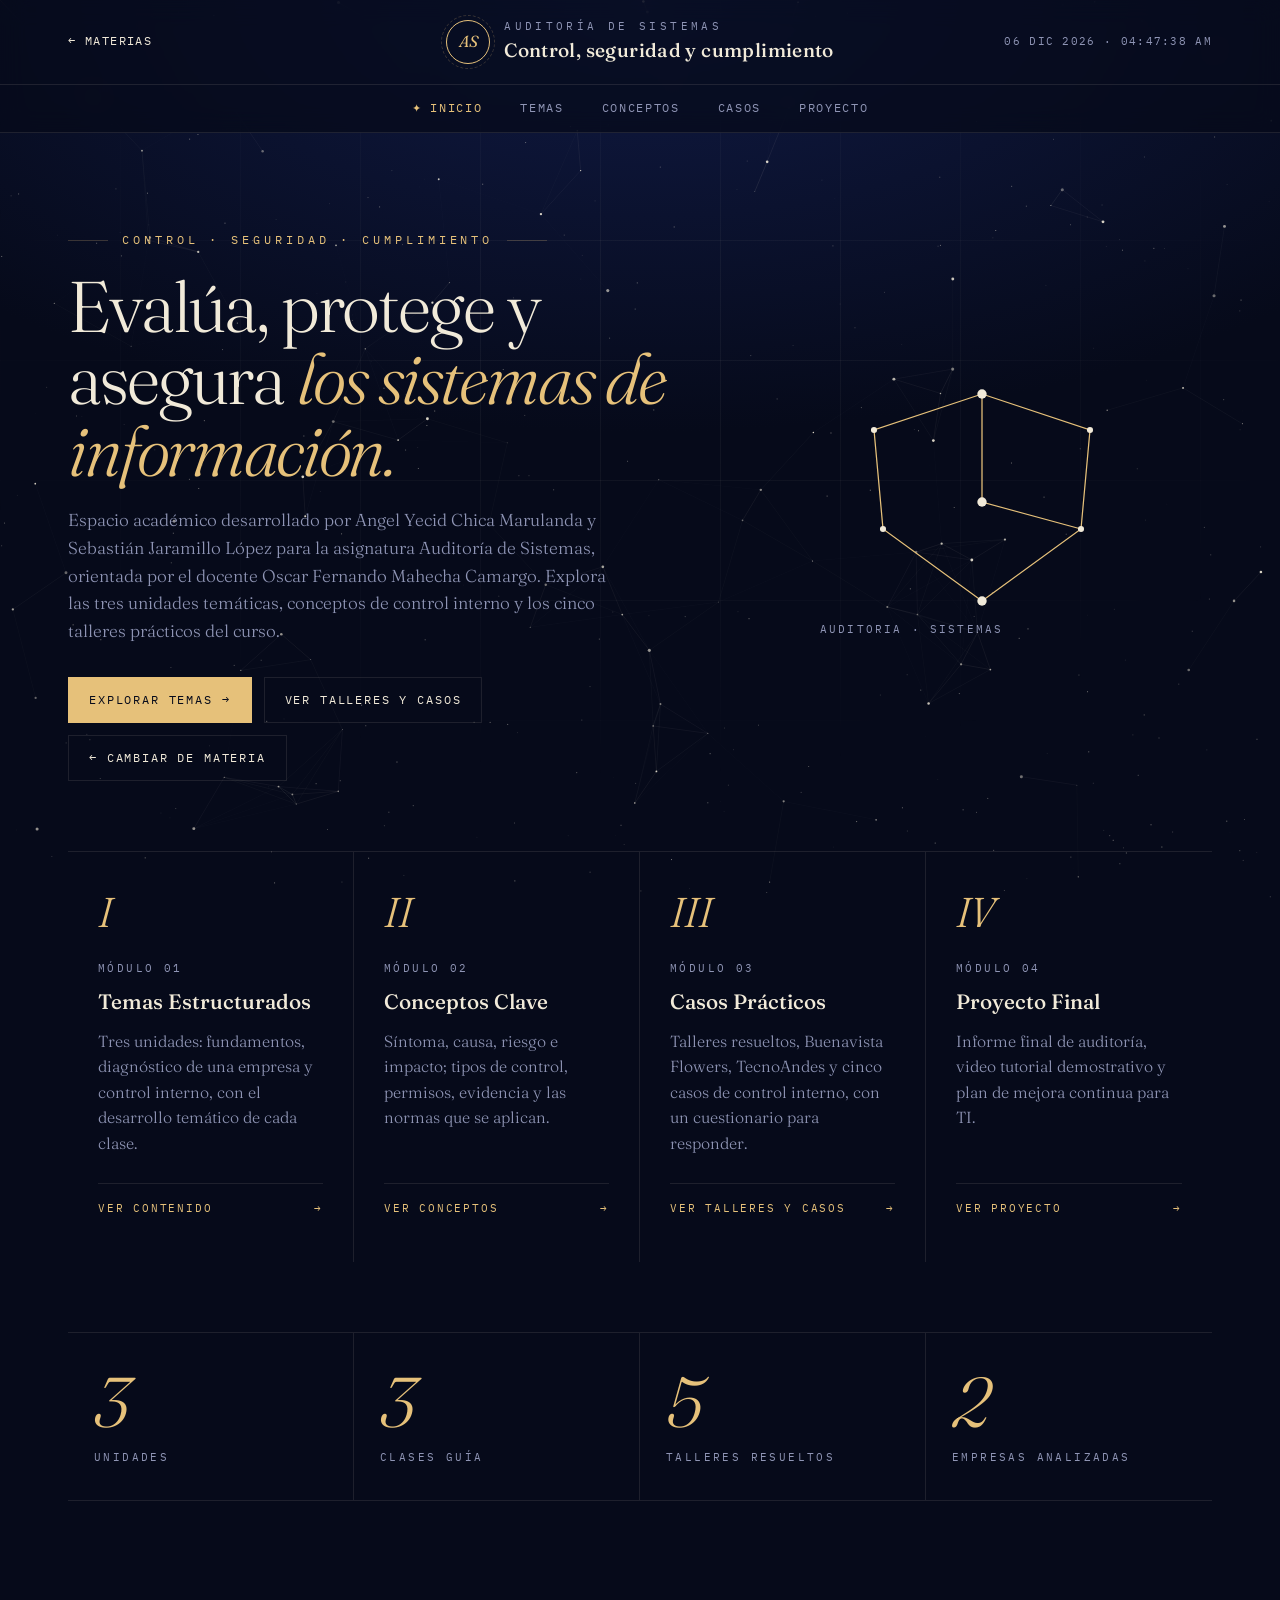
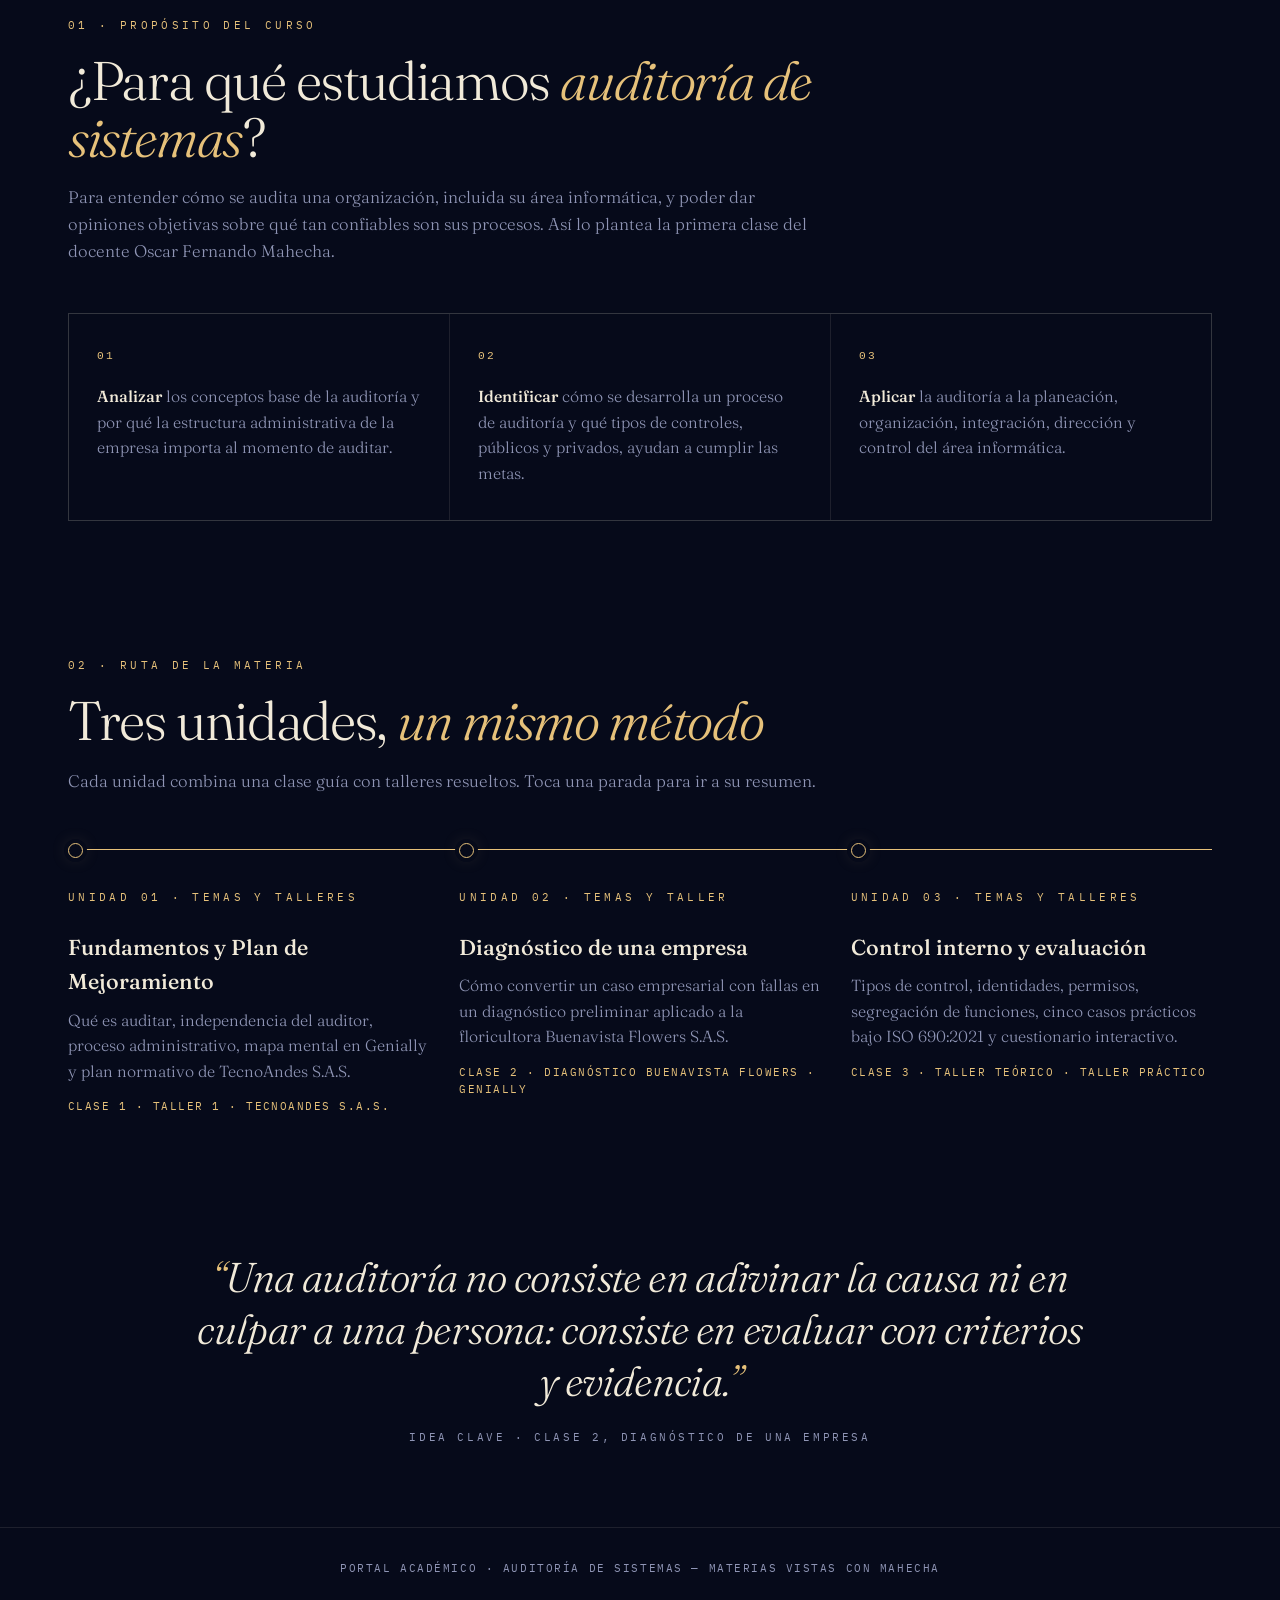
==== commit d59fdff2: "Add files via upload" ====
--- a/auditoria-sistemas/index.html
+++ b/auditoria-sistemas/index.html
@@ -1,172 +1,180 @@
-<!DOCTYPE html>
-<html lang="es">
-<head>
-    <meta charset="utf-8">
-    <meta name="viewport" content="width=device-width, initial-scale=1">
-    <title>Auditoría de Sistemas — Portal Académico</title>
-    <meta name="theme-color" content="#060a1a">
-    <link rel="preconnect" href="https://fonts.googleapis.com">
-    <link rel="preconnect" href="https://fonts.gstatic.com" crossorigin>
-    <link rel="stylesheet" href="https://fonts.googleapis.com/css2?family=Fraunces:ital,opsz,wght@0,9..144,300;0,9..144,500;1,9..144,300;1,9..144,500&family=IBM+Plex+Mono:wght@400;500&display=swap">
-    <link rel="stylesheet" href="../css/carta-estelar.css">
-    <link rel="stylesheet" href="../css/estilos.css">
-    <link rel="stylesheet" href="../css/auditoria.css">
-    <link rel="stylesheet" href="../css/auditoria-contenido.css">
-    <link rel="stylesheet" href="../css/auditoria-casos.css">
-    <script src="../js/carta-estelar.js" defer></script>
-    <script src="../js/auditoria.js" defer></script>
-</head>
-<body>
-    <!-- Fondo: retícula de coordenadas + red de constelaciones (js/carta-estelar.js) -->
-    <div class="reticula" aria-hidden="true"></div>
-    <canvas id="constelacion" aria-hidden="true"></canvas>
-
-    <header class="site-header revelar">
-        <div class="header-inner">
-            <div class="header-left">
-                <a href="../index.html" class="home-btn">← Materias</a>
-            </div>
-
-            <a href="index.html" class="brand-row">
-                <div class="brand-mark">AS</div>
-                <div class="brand-text">
-                    <div class="brand-title">AUDITORÍA DE SISTEMAS</div>
-                    <div class="brand-subtitle-main">Control, seguridad y cumplimiento</div>
-                </div>
-            </a>
-
-            <span class="coordenadas" data-reloj aria-hidden="true">AR 00h 00m 00s · DEC +04° 36′</span>
-        </div>
-
-        <div class="nav-wrap">
-            <nav class="navbar" aria-label="Secciones de Auditoría de Sistemas">
-                <a href="index.html" aria-current="page">Inicio</a>
-                <a href="temas.html">Temas</a>
-                <a href="conceptos.html">Conceptos</a>
-                <a href="casos-practicos.html">Casos</a>
-                <a href="proyecto.html">Proyecto</a>
-            </nav>
-        </div>
-    </header>
-
-    <main>
-        <section class="hero">
-            <div class="hero-content">
-                <span class="eyebrow revelar" style="--d: .15s">Control · Seguridad · Cumplimiento</span>
-                <h1 class="revelar" style="--d: .3s">Evalúa, protege y asegura <span>los sistemas de información.</span></h1>
-                <p class="revelar" style="--d: .45s">Gobierno de tecnología, gestión integral de riesgos y estándares internacionales de control interno.</p>
-                <div class="hero-actions revelar" style="--d: .6s">
-                    <a class="button button-primary" href="temas.html">Explorar temas →</a>
-                </div>
-            </div>
-            <div class="dibujo revelar" style="--d: .5s" aria-hidden="true">
-                <svg viewBox="0 0 200 150">
-                    <path class="trazo" pathLength="400" d="M100,15 L160,35 L155,90 L100,130 L45,90 L40,35 L100,15 L100,75 L155,90" />
-                    <circle class="halo" cx="100" cy="15" r="7" /><circle class="astro" cx="100" cy="15" r="2.6" style="--i: 0" />
-                    <circle class="halo" cx="160" cy="35" r="7" /><circle class="astro" cx="160" cy="35" r="1.7" style="--i: 1" />
-                    <circle class="halo" cx="155" cy="90" r="7" /><circle class="astro" cx="155" cy="90" r="1.7" style="--i: 2" />
-                    <circle class="halo" cx="100" cy="130" r="7" /><circle class="astro" cx="100" cy="130" r="2.6" style="--i: 3" />
-                    <circle class="halo" cx="45" cy="90" r="7" /><circle class="astro" cx="45" cy="90" r="1.7" style="--i: 4" />
-                    <circle class="halo" cx="40" cy="35" r="7" /><circle class="astro" cx="40" cy="35" r="1.7" style="--i: 5" />
-                    <circle class="halo" cx="100" cy="75" r="7" /><circle class="astro" cx="100" cy="75" r="2.6" style="--i: 6" />
-                    <text class="nombre" x="10" y="148">AUDITORIA · SISTEMAS</text>
-                </svg>
-            </div>
-        </section>
-
-        <div class="card-grid card-grid-4 revelar" style="--d: .7s">
-            <a class="card" href="temas.html">
-                <span class="card-icon">I</span>
-                <span class="card-tag">Módulo 01</span>
-                <h3>Temas Estructurados</h3>
-                <p>Tres unidades: fundamentos, diagnóstico de una empresa y control interno, con el resumen de cada clase y taller.</p>
-                <span class="card-link">Ver contenido <b aria-hidden="true">→</b></span>
-            </a>
-            <a class="card" href="conceptos.html">
-                <span class="card-icon">II</span>
-                <span class="card-tag">Módulo 02</span>
-                <h3>Conceptos Clave</h3>
-                <p>Síntoma, causa, riesgo e impacto; tipos de control, permisos, evidencia y las normas que se aplican.</p>
-                <span class="card-link">Ver conceptos <b aria-hidden="true">→</b></span>
-            </a>
-            <a class="card" href="casos-practicos.html">
-                <span class="card-icon">III</span>
-                <span class="card-tag">Módulo 03</span>
-                <h3>Casos Prácticos</h3>
-                <p>Buenavista Flowers, TecnoAndes y cinco casos de control interno, con un cuestionario para responder.</p>
-                <span class="card-link">Ver casos <b aria-hidden="true">→</b></span>
-            </a>
-            <a class="card" href="proyecto.html">
-                <span class="card-icon">IV</span>
-                <span class="card-tag">Módulo 04</span>
-                <h3>Proyecto Final</h3>
-                <p>Informe final de auditoría, video tutorial demostrativo y plan de mejora continua para TI.</p>
-                <span class="card-link">Ver proyecto <b aria-hidden="true">→</b></span>
-            </a>
-        </div>
-
-        <section class="cifras aparecer" aria-label="La materia en cifras">
-            <div class="cifra"><b data-contador="3">3</b><span>Unidades</span></div>
-            <div class="cifra"><b data-contador="3">3</b><span>Clases guía</span></div>
-            <div class="cifra"><b data-contador="5">5</b><span>Talleres resueltos</span></div>
-            <div class="cifra"><b data-contador="2">2</b><span>Empresas analizadas</span></div>
-        </section>
-
-        <section class="seccion" id="proposito" aria-labelledby="titulo-proposito">
-            <header class="seccion-cabeza aparecer">
-                <span class="seccion-num">01 · Propósito del curso</span>
-                <h2 id="titulo-proposito">¿Para qué estudiamos <em>auditoría de sistemas</em>?</h2>
-                <p>Para entender cómo se audita una organización, incluida su área informática, y poder dar opiniones objetivas sobre qué tan confiables son sus procesos. Así lo plantea la primera clase del docente Oscar Fernando Mahecha.</p>
-            </header>
-            <ol class="objetivos">
-                <li class="aparecer"><b>Analizar</b> los conceptos base de la auditoría y por qué la estructura administrativa de la empresa importa al momento de auditar.</li>
-                <li class="aparecer" style="--d: .12s"><b>Identificar</b> cómo se desarrolla un proceso de auditoría y qué tipos de controles, públicos y privados, ayudan a cumplir las metas.</li>
-                <li class="aparecer" style="--d: .24s"><b>Aplicar</b> la auditoría a la planeación, organización, integración, dirección y control del área informática.</li>
-            </ol>
-        </section>
-
-        <section class="seccion" id="ruta" aria-labelledby="titulo-ruta">
-            <header class="seccion-cabeza aparecer">
-                <span class="seccion-num">02 · Ruta de la materia</span>
-                <h2 id="titulo-ruta">Tres unidades, <em>un mismo método</em></h2>
-                <p>Cada unidad combina una clase guía con talleres resueltos. Toca una parada para ir a su resumen.</p>
-            </header>
-            <ol class="ruta aparecer">
-                <li>
-                    <a href="temas.html#unidad-1">
-                        <span class="seccion-num">Unidad 01</span>
-                        <h3>Fundamentos</h3>
-                        <p>Qué es auditar, por qué el auditor debe ser independiente y cómo se relaciona con el proceso administrativo.</p>
-                        <span class="ruta-docs">Clase 1 · Taller 1 · Plan de mejoramiento</span>
-                    </a>
-                </li>
-                <li>
-                    <a href="temas.html#unidad-2">
-                        <span class="seccion-num">Unidad 02</span>
-                        <h3>Diagnóstico</h3>
-                        <p>Cómo convertir un caso empresarial con fallas en un diagnóstico preliminar, sin presentar sospechas como hechos.</p>
-                        <span class="ruta-docs">Clase 2 · Taller de diagnóstico</span>
-                    </a>
-                </li>
-                <li>
-                    <a href="temas.html#unidad-3">
-                        <span class="seccion-num">Unidad 03</span>
-                        <h3>Control interno</h3>
-                        <p>Qué controles protegen la información y cómo comprobar, con evidencia, que de verdad funcionan.</p>
-                        <span class="ruta-docs">Clase 3 · Taller teórico · Taller práctico</span>
-                    </a>
-                </li>
-            </ol>
-        </section>
-
-        <figure class="cita aparecer">
-            <blockquote>Una auditoría no consiste en adivinar la causa ni en culpar a una persona: consiste en evaluar con criterios y evidencia.</blockquote>
-            <figcaption>Idea clave · Clase 2, diagnóstico de una empresa</figcaption>
-        </figure>
-    </main>
-
-    <footer class="site-footer">
-        Portal académico · Auditoría de Sistemas — Materias vistas con Mahecha
-    </footer>
-</body>
-</html>
+<!DOCTYPE html>
+<html lang="es">
+<head>
+    <meta charset="utf-8">
+    <meta name="viewport" content="width=device-width, initial-scale=1">
+    <title>Auditoría de Sistemas — Portal Académico</title>
+    <meta name="theme-color" content="#060a1a">
+    <!-- Favicon Sistema Solar -->
+    <link rel="icon" type="image/svg+xml" href="../logos/favicon.svg">
+    <link rel="icon" type="image/png" sizes="32x32" href="../logos/favicon-32x32.png">
+    <link rel="icon" type="image/png" sizes="16x16" href="../logos/favicon-16x16.png">
+    <link rel="apple-touch-icon" sizes="180x180" href="../logos/favicon-192x192.png">
+    <link rel="shortcut icon" href="../logos/favicon.ico">
+    <link rel="preconnect" href="https://fonts.googleapis.com">
+    <link rel="preconnect" href="https://fonts.gstatic.com" crossorigin>
+    <link rel="stylesheet" href="https://fonts.googleapis.com/css2?family=Fraunces:ital,opsz,wght@0,9..144,300;0,9..144,500;1,9..144,300;1,9..144,500&family=IBM+Plex+Mono:wght@400;500&display=swap">
+    <link rel="stylesheet" href="../css/carta-estelar.css">
+    <link rel="stylesheet" href="../css/estilos.css">
+    <link rel="stylesheet" href="../css/auditoria.css">
+    <link rel="stylesheet" href="../css/auditoria-contenido.css">
+    <link rel="stylesheet" href="../css/auditoria-casos.css">
+    <script src="../js/carta-estelar.js" defer></script>
+    <script src="../js/auditoria.js" defer></script>
+</head>
+<body>
+    <!-- Fondo: retícula de coordenadas + red de constelaciones (js/carta-estelar.js) -->
+    <div class="reticula" aria-hidden="true"></div>
+    <canvas id="constelacion" aria-hidden="true"></canvas>
+
+    <header class="site-header revelar">
+        <div class="header-inner">
+            <div class="header-left">
+                <a href="../index.html" class="home-btn">← Materias</a>
+            </div>
+
+            <a href="index.html" class="brand-row">
+                <div class="brand-mark">AS</div>
+                <div class="brand-text">
+                    <div class="brand-title">AUDITORÍA DE SISTEMAS</div>
+                    <div class="brand-subtitle-main">Control, seguridad y cumplimiento</div>
+                </div>
+            </a>
+
+            <span class="coordenadas" data-reloj aria-hidden="true">15 NOV 2026 · 07:56:00 PM</span>
+        </div>
+
+        <div class="nav-wrap">
+            <nav class="navbar" aria-label="Secciones de Auditoría de Sistemas">
+                <a href="index.html" aria-current="page">Inicio</a>
+                <a href="temas.html">Temas</a>
+                <a href="conceptos.html">Conceptos</a>
+                <a href="casos-practicos.html">Casos</a>
+                <a href="proyecto.html">Proyecto</a>
+            </nav>
+        </div>
+    </header>
+
+    <main>
+        <section class="hero">
+            <div class="hero-content">
+                <span class="eyebrow revelar" style="--d: .15s">Control · Seguridad · Cumplimiento</span>
+                <h1 class="revelar" style="--d: .3s">Evalúa, protege y asegura <span>los sistemas de información.</span></h1>
+                <p class="revelar" style="--d: .45s">Espacio académico desarrollado por Angel Yecid Chica Marulanda y Sebastián Jaramillo López para la asignatura Auditoría de Sistemas, orientada por el docente Oscar Fernando Mahecha Camargo. Explora las tres unidades temáticas, conceptos de control interno y los cinco talleres prácticos del curso.</p>
+                <div class="hero-actions revelar" style="--d: .6s">
+                    <a class="button button-primary" href="temas.html">Explorar temas →</a>
+                    <a class="button" href="casos-practicos.html">Ver talleres y casos</a>
+                    <a class="button" href="../index.html">← Cambiar de materia</a>
+                </div>
+            </div>
+            <div class="dibujo revelar" style="--d: .5s" aria-hidden="true">
+                <svg viewBox="0 0 200 150">
+                    <path class="trazo" pathLength="400" d="M100,15 L160,35 L155,90 L100,130 L45,90 L40,35 L100,15 L100,75 L155,90" />
+                    <circle class="halo" cx="100" cy="15" r="7" /><circle class="astro" cx="100" cy="15" r="2.6" style="--i: 0" />
+                    <circle class="halo" cx="160" cy="35" r="7" /><circle class="astro" cx="160" cy="35" r="1.7" style="--i: 1" />
+                    <circle class="halo" cx="155" cy="90" r="7" /><circle class="astro" cx="155" cy="90" r="1.7" style="--i: 2" />
+                    <circle class="halo" cx="100" cy="130" r="7" /><circle class="astro" cx="100" cy="130" r="2.6" style="--i: 3" />
+                    <circle class="halo" cx="45" cy="90" r="7" /><circle class="astro" cx="45" cy="90" r="1.7" style="--i: 4" />
+                    <circle class="halo" cx="40" cy="35" r="7" /><circle class="astro" cx="40" cy="35" r="1.7" style="--i: 5" />
+                    <circle class="halo" cx="100" cy="75" r="7" /><circle class="astro" cx="100" cy="75" r="2.6" style="--i: 6" />
+                    <text class="nombre" x="10" y="148">AUDITORIA · SISTEMAS</text>
+                </svg>
+            </div>
+        </section>
+
+        <div class="card-grid card-grid-4 revelar" style="--d: .7s">
+            <a class="card" href="temas.html">
+                <span class="card-icon">I</span>
+                <span class="card-tag">Módulo 01</span>
+                <h3>Temas Estructurados</h3>
+                <p>Tres unidades: fundamentos, diagnóstico de una empresa y control interno, con el desarrollo temático de cada clase.</p>
+                <span class="card-link">Ver contenido <b aria-hidden="true">→</b></span>
+            </a>
+            <a class="card" href="conceptos.html">
+                <span class="card-icon">II</span>
+                <span class="card-tag">Módulo 02</span>
+                <h3>Conceptos Clave</h3>
+                <p>Síntoma, causa, riesgo e impacto; tipos de control, permisos, evidencia y las normas que se aplican.</p>
+                <span class="card-link">Ver conceptos <b aria-hidden="true">→</b></span>
+            </a>
+            <a class="card" href="casos-practicos.html">
+                <span class="card-icon">III</span>
+                <span class="card-tag">Módulo 03</span>
+                <h3>Casos Prácticos</h3>
+                <p>Talleres resueltos, Buenavista Flowers, TecnoAndes y cinco casos de control interno, con un cuestionario para responder.</p>
+                <span class="card-link">Ver talleres y casos <b aria-hidden="true">→</b></span>
+            </a>
+            <a class="card" href="proyecto.html">
+                <span class="card-icon">IV</span>
+                <span class="card-tag">Módulo 04</span>
+                <h3>Proyecto Final</h3>
+                <p>Informe final de auditoría, video tutorial demostrativo y plan de mejora continua para TI.</p>
+                <span class="card-link">Ver proyecto <b aria-hidden="true">→</b></span>
+            </a>
+        </div>
+
+        <section class="cifras aparecer" aria-label="La materia en cifras">
+            <div class="cifra"><b data-contador="3">3</b><span>Unidades</span></div>
+            <div class="cifra"><b data-contador="3">3</b><span>Clases guía</span></div>
+            <div class="cifra"><b data-contador="5">5</b><span>Talleres resueltos</span></div>
+            <div class="cifra"><b data-contador="2">2</b><span>Empresas analizadas</span></div>
+        </section>
+
+        <section class="seccion" id="proposito" aria-labelledby="titulo-proposito">
+            <header class="seccion-cabeza aparecer">
+                <span class="seccion-num">01 · Propósito del curso</span>
+                <h2 id="titulo-proposito">¿Para qué estudiamos <em>auditoría de sistemas</em>?</h2>
+                <p>Para entender cómo se audita una organización, incluida su área informática, y poder dar opiniones objetivas sobre qué tan confiables son sus procesos. Así lo plantea la primera clase del docente Oscar Fernando Mahecha.</p>
+            </header>
+            <ol class="objetivos">
+                <li class="aparecer"><b>Analizar</b> los conceptos base de la auditoría y por qué la estructura administrativa de la empresa importa al momento de auditar.</li>
+                <li class="aparecer" style="--d: .12s"><b>Identificar</b> cómo se desarrolla un proceso de auditoría y qué tipos de controles, públicos y privados, ayudan a cumplir las metas.</li>
+                <li class="aparecer" style="--d: .24s"><b>Aplicar</b> la auditoría a la planeación, organización, integración, dirección y control del área informática.</li>
+            </ol>
+        </section>
+
+        <section class="seccion" id="ruta" aria-labelledby="titulo-ruta">
+            <header class="seccion-cabeza aparecer">
+                <span class="seccion-num">02 · Ruta de la materia</span>
+                <h2 id="titulo-ruta">Tres unidades, <em>un mismo método</em></h2>
+                <p>Cada unidad combina una clase guía con talleres resueltos. Toca una parada para ir a su resumen.</p>
+            </header>
+            <ol class="ruta aparecer">
+                <li>
+                    <a href="temas.html#unidad-1">
+                        <span class="seccion-num">Unidad 01 · Temas y Talleres</span>
+                        <h3>Fundamentos y Plan de Mejoramiento</h3>
+                        <p>Qué es auditar, independencia del auditor, proceso administrativo, mapa mental en Genially y plan normativo de TecnoAndes S.A.S.</p>
+                        <span class="ruta-docs">Clase 1 · Taller 1 · TecnoAndes S.A.S.</span>
+                    </a>
+                </li>
+                <li>
+                    <a href="temas.html#unidad-2">
+                        <span class="seccion-num">Unidad 02 · Temas y Taller</span>
+                        <h3>Diagnóstico de una empresa</h3>
+                        <p>Cómo convertir un caso empresarial con fallas en un diagnóstico preliminar aplicado a la floricultora Buenavista Flowers S.A.S.</p>
+                        <span class="ruta-docs">Clase 2 · Diagnóstico Buenavista Flowers · Genially</span>
+                    </a>
+                </li>
+                <li>
+                    <a href="temas.html#unidad-3">
+                        <span class="seccion-num">Unidad 03 · Temas y Talleres</span>
+                        <h3>Control interno y evaluación</h3>
+                        <p>Tipos de control, identidades, permisos, segregación de funciones, cinco casos prácticos bajo ISO 690:2021 y cuestionario interactivo.</p>
+                        <span class="ruta-docs">Clase 3 · Taller teórico · Taller práctico</span>
+                    </a>
+                </li>
+            </ol>
+        </section>
+
+        <figure class="cita aparecer">
+            <blockquote>Una auditoría no consiste en adivinar la causa ni en culpar a una persona: consiste en evaluar con criterios y evidencia.</blockquote>
+            <figcaption>Idea clave · Clase 2, diagnóstico de una empresa</figcaption>
+        </figure>
+    </main>
+
+    <footer class="site-footer">
+        Portal académico · Auditoría de Sistemas — Materias vistas con Mahecha
+    </footer>
+</body>
+</html>
--- a/css/auditoria.css
+++ b/css/auditoria.css
@@ -20,6 +20,11 @@
     letter-spacing: 0.22em;
     text-transform: uppercase;
     color: var(--niebla);
+}
+
+/* Dos tarjetas principales (Unidad 01 y Unidad 02) */
+.card-grid-2 {
+    grid-template-columns: repeat(2, 1fr);
 }
 
 /* Inicio: cuatro módulos enlazados */
@@ -96,6 +101,7 @@
 }
 
 @media (max-width: 900px) {
+    .card-grid-2,
     .card-grid-4 {
         grid-template-columns: 1fr;
     }
--- a/css/auditoria-contenido.css
+++ b/css/auditoria-contenido.css
@@ -669,3 +669,263 @@
         padding: 22px 20px;
     }
 }
+
+/* ===================================================
+   VISOR EMERGENTE (PANTALLA SUPERIOR) DE UNIDADES
+=================================================== */
+
+body.visor-abierto {
+    overflow: hidden;
+}
+
+/* Oculta las unidades de la parte inferior cuando se muestran en ventana superior */
+main > [data-modal-unidad] {
+    display: none;
+}
+
+.visor-modal {
+    position: fixed;
+    inset: 0;
+    z-index: 100;
+    display: grid;
+    place-items: center;
+    padding: 28px 20px;
+    opacity: 0;
+    transition: opacity 0.28s var(--curva);
+}
+
+.visor-modal[hidden] {
+    display: none;
+}
+
+.visor-modal.activo {
+    opacity: 1;
+}
+
+.visor-fondo {
+    position: fixed;
+    inset: 0;
+    background: rgba(3, 6, 16, 0.82);
+    backdrop-filter: blur(10px);
+    -webkit-backdrop-filter: blur(10px);
+    cursor: pointer;
+}
+
+.visor-ventana {
+    position: relative;
+    z-index: 1;
+    width: min(1080px, 100%);
+    max-height: min(88vh, 920px);
+    display: flex;
+    flex-direction: column;
+    background: radial-gradient(ellipse 110% 70% at 50% 0%, #111c48 0%, var(--tinta) 65%);
+    background-color: var(--tinta);
+    border: 1px solid rgba(230, 193, 122, 0.32);
+    box-shadow:
+        0 30px 90px rgba(0, 0, 0, 0.78),
+        0 0 0 1px rgba(241, 234, 217, 0.05) inset;
+    transform: translateY(22px) scale(0.98);
+    transition: transform 0.36s var(--curva);
+    overflow: hidden;
+}
+
+.visor-modal.activo .visor-ventana {
+    transform: none;
+}
+
+/* Esquinas doradas estilo Carta Estelar */
+.visor-ventana::before,
+.visor-ventana::after {
+    content: "";
+    position: absolute;
+    width: 16px;
+    height: 16px;
+    border: solid var(--oro);
+    pointer-events: none;
+    z-index: 3;
+}
+
+.visor-ventana::before {
+    top: 8px;
+    left: 8px;
+    border-width: 1px 0 0 1px;
+}
+
+.visor-ventana::after {
+    bottom: 8px;
+    right: 8px;
+    border-width: 0 1px 1px 0;
+}
+
+.visor-barra {
+    display: flex;
+    align-items: center;
+    justify-content: space-between;
+    gap: 16px;
+    padding: 16px 26px;
+    border-bottom: 1px solid var(--linea);
+    background: rgba(6, 10, 26, 0.88);
+    backdrop-filter: blur(12px);
+    -webkit-backdrop-filter: blur(12px);
+    flex-shrink: 0;
+}
+
+.visor-migas {
+    display: flex;
+    align-items: center;
+    gap: 10px;
+    min-width: 0;
+}
+
+.visor-icono {
+    color: var(--oro);
+    font-size: 0.8rem;
+    flex-shrink: 0;
+}
+
+.visor-etiqueta {
+    font-family: var(--fuente-mono);
+    font-size: 0.7rem;
+    letter-spacing: 0.18em;
+    text-transform: uppercase;
+    color: var(--marfil);
+    white-space: nowrap;
+    overflow: hidden;
+    text-overflow: ellipsis;
+}
+
+.visor-nav {
+    display: flex;
+    align-items: center;
+    gap: 6px;
+    flex-wrap: wrap;
+}
+
+.visor-nav-btn {
+    padding: 7px 13px;
+    font-family: var(--fuente-mono);
+    font-size: 0.66rem;
+    letter-spacing: 0.16em;
+    text-transform: uppercase;
+    color: var(--niebla);
+    background: transparent;
+    border: 1px solid var(--linea);
+    cursor: pointer;
+    transition: color 0.25s, border-color 0.25s, background 0.25s;
+}
+
+.visor-nav-btn:hover {
+    color: var(--marfil);
+    border-color: var(--oro-tenue);
+}
+
+.visor-nav-btn.activo {
+    color: var(--tinta);
+    background: var(--oro);
+    border-color: var(--oro);
+}
+
+.visor-cerrar {
+    display: inline-grid;
+    place-items: center;
+    width: 34px;
+    height: 34px;
+    font-family: var(--fuente-mono);
+    color: var(--marfil);
+    background: transparent;
+    border: 1px solid rgba(230, 193, 122, 0.35);
+    cursor: pointer;
+    flex-shrink: 0;
+    transition: color 0.25s, background 0.25s, border-color 0.25s;
+}
+
+.visor-cerrar:hover,
+.visor-cerrar:focus-visible {
+    background: var(--oro);
+    color: var(--tinta);
+    border-color: var(--oro);
+    outline: none;
+}
+
+.visor-cerrar b {
+    font-size: 0.95rem;
+    font-weight: 400;
+    line-height: 1;
+}
+
+.visor-cuerpo {
+    padding: 42px 48px 54px;
+    overflow-y: auto;
+    overscroll-behavior: contain;
+    scrollbar-width: thin;
+    scrollbar-color: var(--oro-tenue) transparent;
+}
+
+.visor-cuerpo:focus {
+    outline: none;
+}
+
+.visor-cuerpo .seccion {
+    padding: 0;
+    scroll-margin-top: 24px;
+}
+
+.visor-cuerpo .subtitulo {
+    scroll-margin-top: 24px;
+}
+
+@media (max-width: 900px) {
+    .visor-modal {
+        padding: 14px 10px;
+    }
+
+    .visor-ventana {
+        max-height: 92vh;
+    }
+
+    .visor-barra {
+        flex-wrap: wrap;
+        padding: 14px 18px;
+    }
+
+    .visor-migas {
+        flex: 1;
+    }
+
+    .visor-nav {
+        order: 3;
+        width: 100%;
+        padding-top: 8px;
+        border-top: 1px solid var(--linea);
+    }
+
+    .visor-cerrar kbd {
+        display: none;
+    }
+
+    .visor-cuerpo {
+        padding: 28px 22px 38px;
+    }
+}
+
+@media (max-width: 520px) {
+    .visor-modal {
+        padding: 0;
+    }
+
+    .visor-ventana {
+        width: 100%;
+        height: 100dvh;
+        max-height: 100dvh;
+        border-left: 0;
+        border-right: 0;
+    }
+
+    .visor-cerrar span {
+        display: none;
+    }
+
+    .visor-cuerpo {
+        padding: 24px 16px 34px;
+    }
+}
